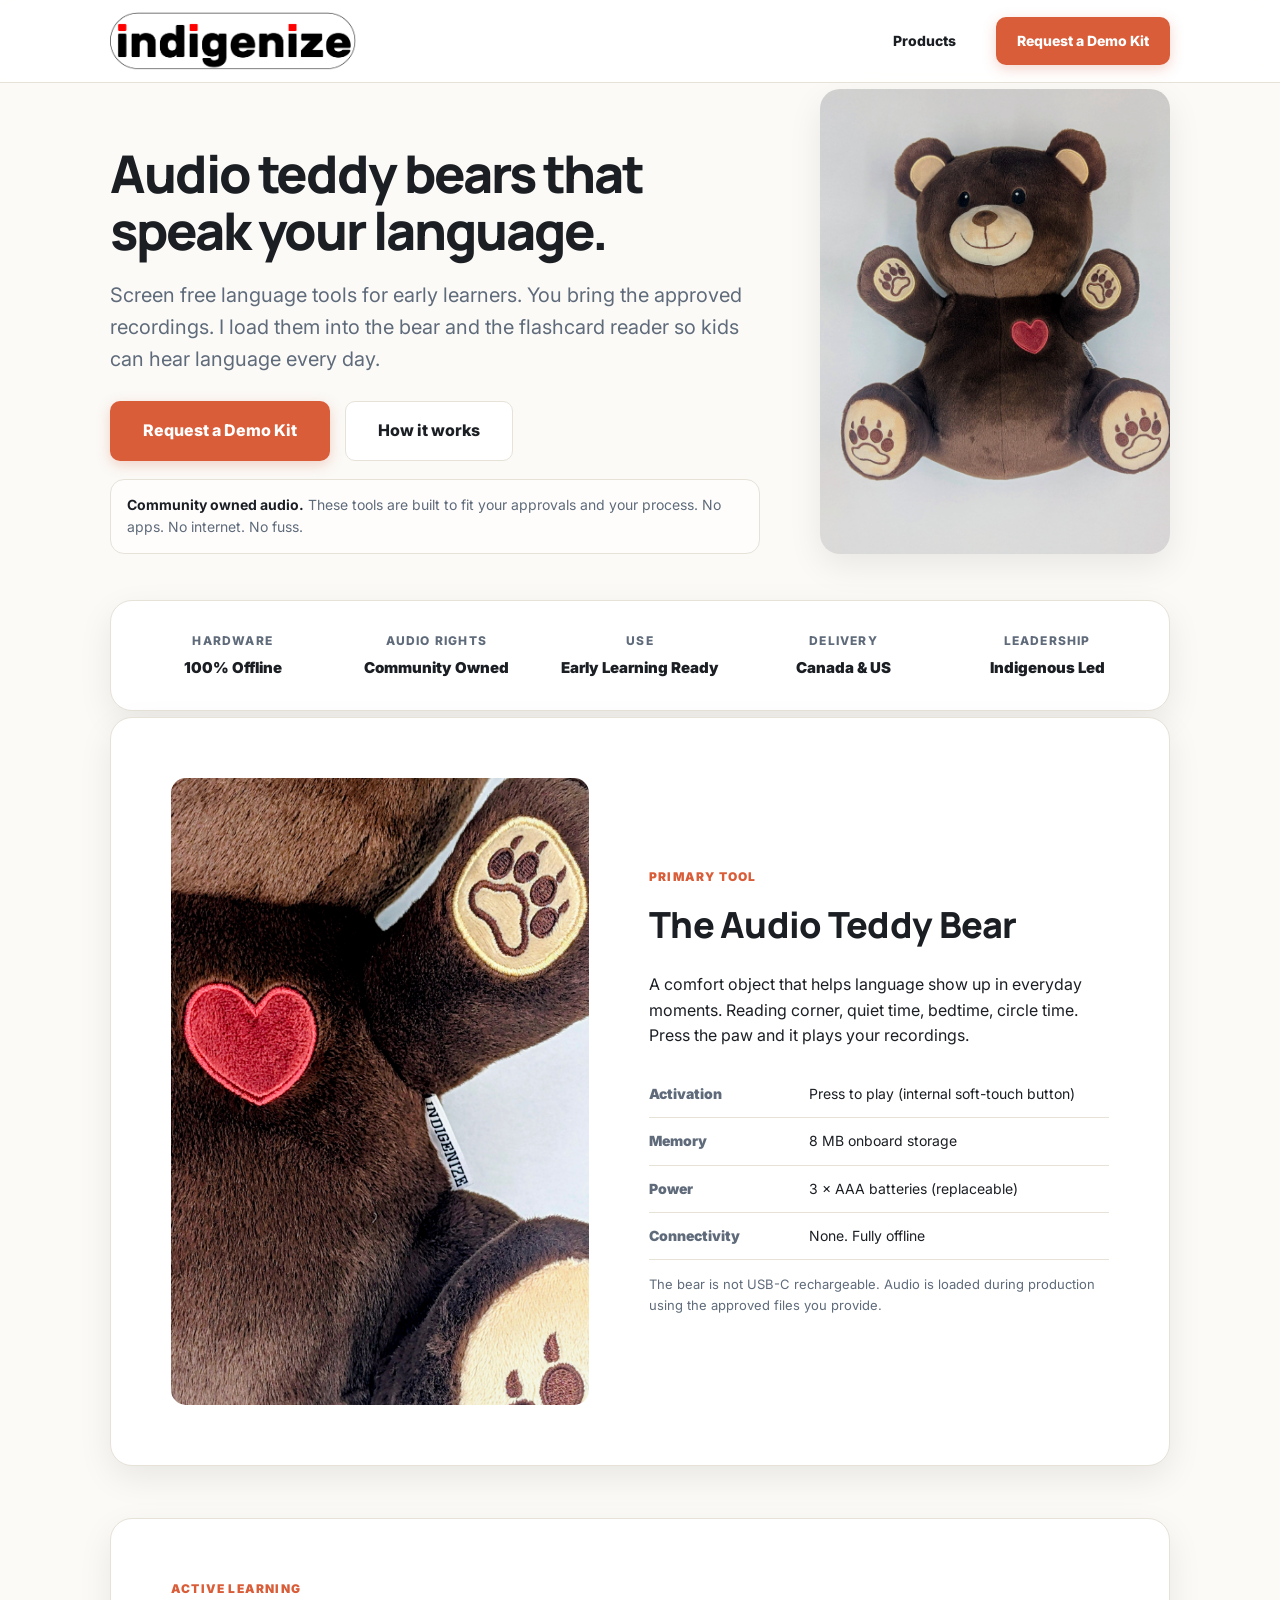
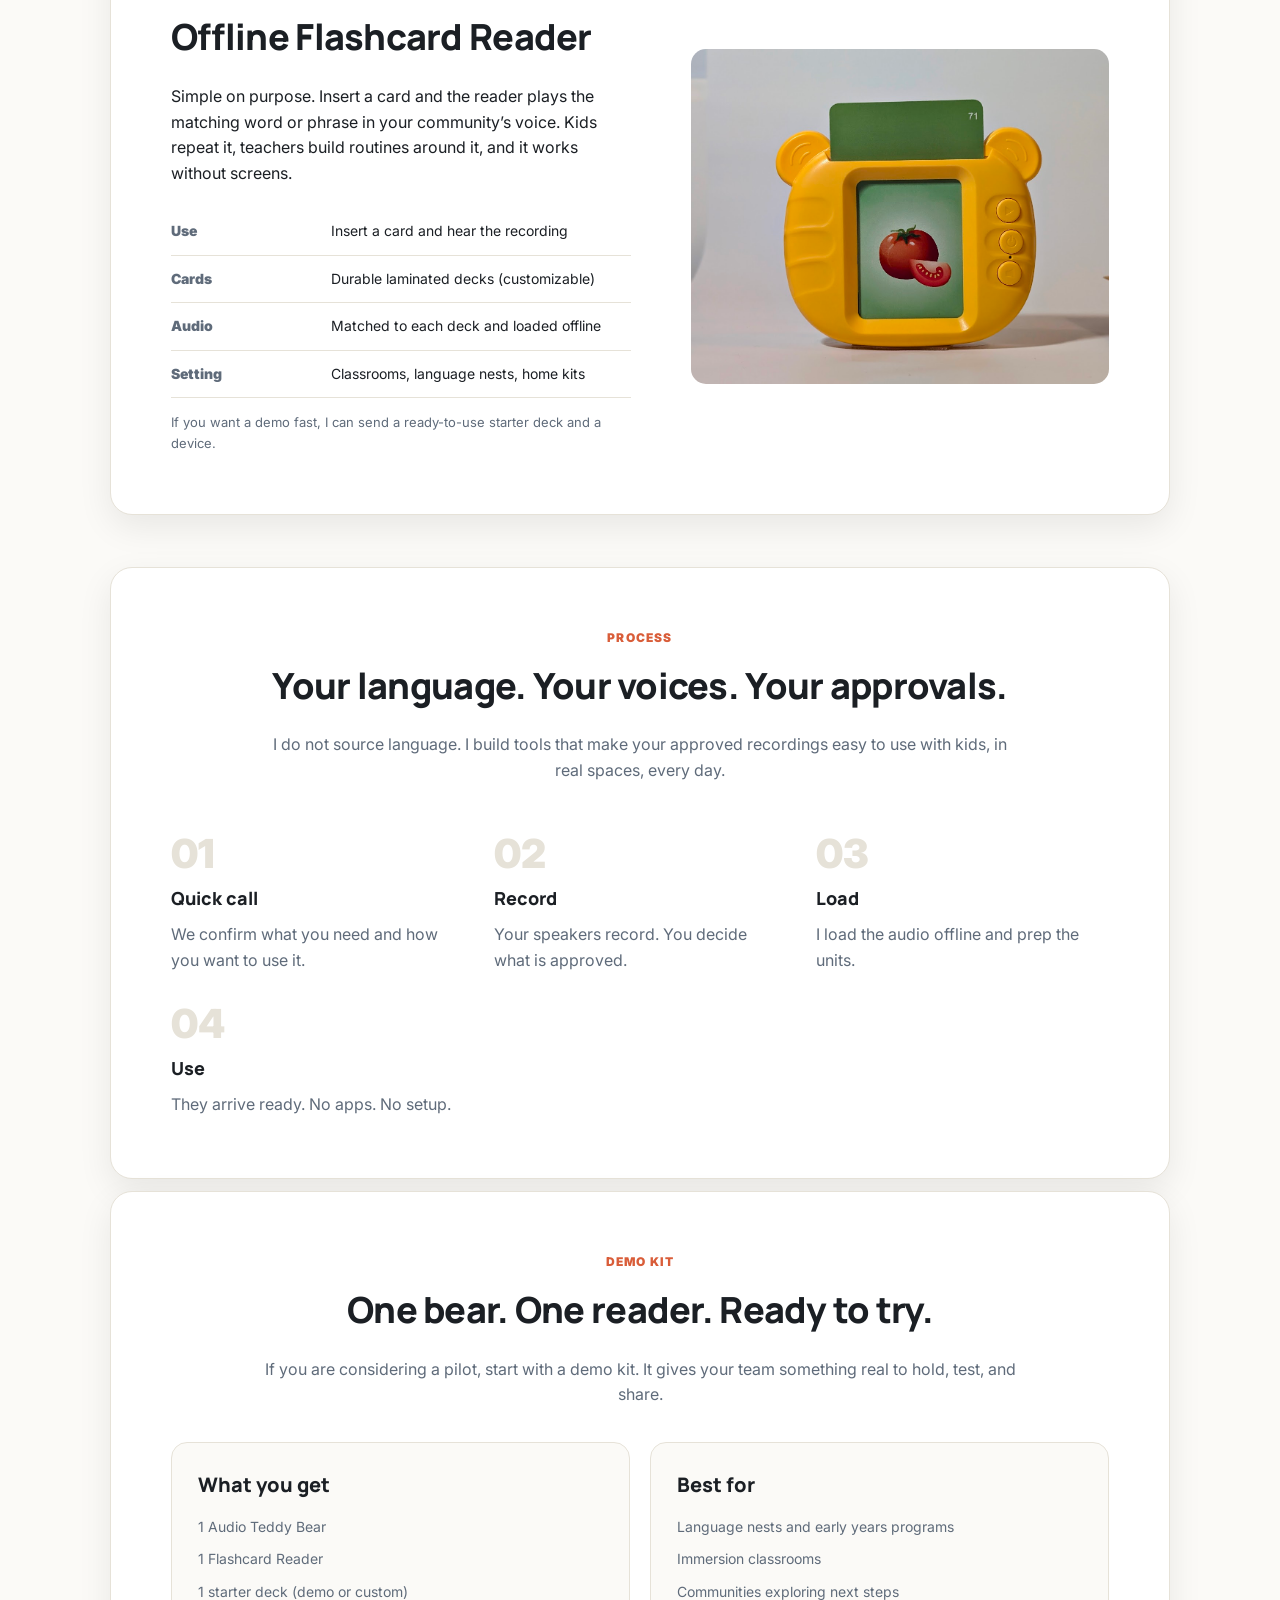
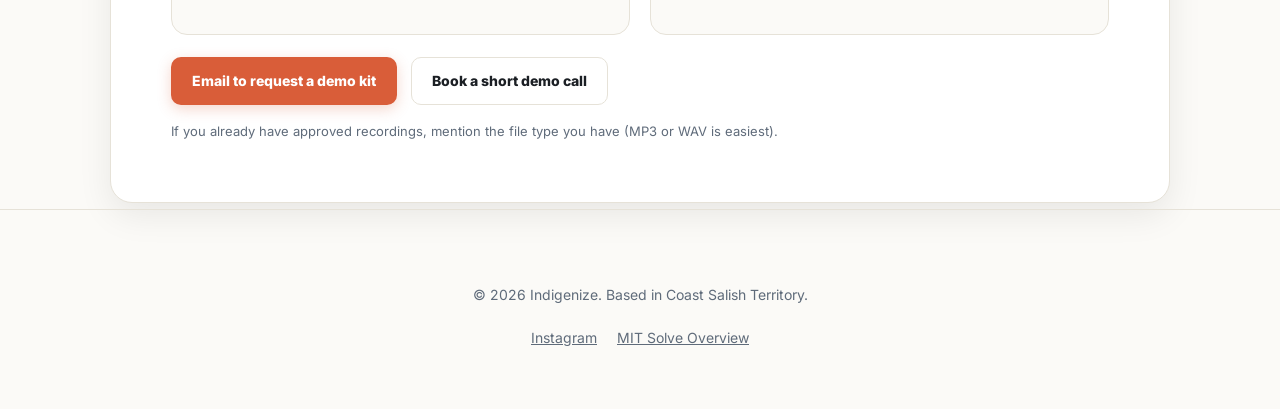
==== index.html @ a71fcc71 "updated index" ====
<!doctype html>
<html lang="en">
<head>
  <meta charset="utf-8" />
  <meta name="viewport" content="width=device-width, initial-scale=1" />

  <title>Offline Indigenous Language Tools | Audio Bear + Flashcard Reader | Indigenize</title>
  <meta name="description" content="Offline, screen-free language tools for early learners. Audio teddy bears and flashcard readers loaded with community-owned recordings for homes, classrooms, and language nests." />

  <!-- Font best practice: Inter is clean and readable. If you want a warmer, more “human” look,
       use Manrope for headings only. Keep body in Inter for legibility. -->
  <link href="https://fonts.googleapis.com/css2?family=Inter:wght@400;500;600;700;800&family=Manrope:wght@500;600;700;800&display=swap" rel="stylesheet">

  <style>
    :root {
      --bg: #fbfaf7;
      --card: #ffffff;
      --text: #1b1f24;
      --muted: #5f6b7a;
      --line: #e6e2d8;
      --burntOrange: #d95d39;
      --shadow: 0 12px 34px rgba(0,0,0,.08);

      /* Match radius + spacing across all boxes */
      --boxRadius: 22px;
      --boxPad: 60px;
      --boxBorder: 1px solid var(--line);
    }

    * { box-sizing: border-box; }
    html { scroll-behavior: smooth; }
    body {
      margin: 0;
      font-family: 'Inter', system-ui, -apple-system, sans-serif;
      background: var(--bg);
      color: var(--text);
      line-height: 1.6;
      -webkit-font-smoothing: antialiased;
      text-rendering: optimizeLegibility;
    }

    h1,h2,h3,h4 { font-family: 'Manrope', 'Inter', system-ui, -apple-system, sans-serif; }

    header {
      position: sticky;
      top: 0;
      z-index: 1000;
      background: rgba(255, 255, 255, 0.9);
      backdrop-filter: blur(12px);
      border-bottom: 1px solid var(--line);
      padding: 12px 0;
    }
    .nav-container {
      max-width: 1100px;
      margin: 0 auto;
      padding: 0 20px;
      display: flex;
      justify-content: space-between;
      align-items: center;
    }
    .brand img { height: 58px; width: auto; display: block; }

    .btn {
      display: inline-flex;
      align-items: center;
      padding: 12px 20px;
      border-radius: 10px;
      text-decoration: none;
      font-weight: 800;
      font-size: 14px;
      transition: all 0.2s ease;
      border: 1px solid transparent;
    }
    .btn-primary {
      background: var(--burntOrange);
      color: white;
      box-shadow: 0 4px 14px rgba(217, 93, 57, 0.25);
    }
    .btn-primary:hover { transform: translateY(-1px); filter: brightness(1.06); }
    .btn-outline {
      border-color: var(--line);
      background: white;
      color: var(--text);
    }
    .btn-outline:hover { background: #f9f9f9; }

    .wrap { max-width: 1100px; margin: 0 auto; padding: 0 20px; }
    section { padding: 6px 0; }

    .hero-grid {
      display: grid;
      grid-template-columns: 1.3fr 0.7fr;
      gap: 60px;
      align-items: end;
    }
    h1 { font-size: 52px; line-height: 1.1; font-weight: 900; letter-spacing: -0.04em; margin: 0 0 18px; }
    .lede { font-size: 20px; color: var(--muted); margin-bottom: 26px; }

    .hero-note {
      margin-top: 18px;
      padding: 14px 16px;
      border: var(--boxBorder);
      background: rgba(255,255,255,0.7);
      border-radius: 14px;
      font-size: 14px;
      color: var(--muted);
    }
    .hero-note strong { color: var(--text); }

    /* Unified “box” styling */
    .box {
      background: var(--card);
      border-radius: var(--boxRadius);
      border: var(--boxBorder);
      box-shadow: var(--shadow);
    }
    .box-pad { padding: var(--boxPad); }

    /* Trust Strip */
    .trust-strip {
      display: grid;
      grid-template-columns: repeat(auto-fit, minmax(150px, 1fr));
      gap: 20px;
      text-align: center;
      margin-top: 40px;
    }
    .trust-inner { padding: 30px; }
    .trust-item h4 {
      margin: 0;
      font-size: 12px;
      text-transform: uppercase;
      letter-spacing: 0.1em;
      color: var(--muted);
      font-family: 'Inter', system-ui, -apple-system, sans-serif;
      font-weight: 800;
    }
    .trust-item p { margin: 6px 0 0; font-weight: 900; font-size: 15px; }

    /* Product */
    .product-section { margin-bottom: 40px; }
    .product-grid { display: grid; grid-template-columns: 1fr 1.1fr; gap: 60px; align-items: center; }
    .product-grid.reverse { grid-template-columns: 1.1fr 1fr; }

    .label {
      color: var(--burntOrange);
      font-weight: 900;
      font-size: 12px;
      text-transform: uppercase;
      letter-spacing: 0.1em;
      display: block;
      margin-bottom: 10px;
      font-family: 'Inter', system-ui, -apple-system, sans-serif;
    }
    h2 { font-size: 36px; margin: 0 0 18px; letter-spacing: -0.02em; font-weight: 900; }

    .specs-table { width: 100%; border-collapse: collapse; margin-top: 22px; }
    .specs-table td { padding: 12px 0; border-bottom: 1px solid var(--line); font-size: 14px; vertical-align: top; }
    .specs-table td:first-child { font-weight: 900; width: 160px; color: var(--muted); }

    .note { margin-top: 14px; font-size: 13px; color: var(--muted); }

    /* Workflow */
    .workflow-grid { display: grid; grid-template-columns: repeat(auto-fit, minmax(220px, 1fr)); gap: 30px; margin-top: 40px; }
    .step-num { font-size: 40px; font-weight: 900; color: var(--line); line-height: 1; margin-bottom: 10px; font-family: 'Inter', system-ui, -apple-system, sans-serif; }
    .step h4 { margin: 0 0 10px; font-size: 18px; font-weight: 900; }
    .step p { margin: 0; color: var(--muted); }

    /* Demo kit */
    .demo-grid { display: grid; grid-template-columns: 1fr 1fr; gap: 20px; margin-top: 30px; }
    .demo-card { background: #fbfaf7; padding: 26px; border-radius: 16px; border: 1px solid var(--line); }
    .demo-card h4 { margin: 0 0 10px; font-size: 20px; font-weight: 900; }
    .demo-card ul { list-style: none; padding: 0; margin: 0; color: var(--muted); font-size: 14px; }
    .demo-card li { padding: 5px 0; }
    .demo-actions { display: flex; gap: 14px; flex-wrap: wrap; margin-top: 22px; }

    @media (max-width: 900px) {
      .hero-grid, .product-grid, .product-grid.reverse, .demo-grid { grid-template-columns: 1fr; gap: 40px; }
      h1 { font-size: 40px; }
      :root { --boxPad: 30px; }
      .specs-table td:first-child { width: 140px; }
    }
  </style>
</head>

<body>

<header>
  <div class="nav-container">
    <a href="#" class="brand"><img src="indigenize_LogoV1.png" alt="Indigenize"></a>
    <nav style="display:flex; gap: 20px; align-items:center;">
      <a href="#bear" class="btn btn-outline" style="border:none">Products</a>
      <a href="#demo" class="btn btn-primary">Request a Demo Kit</a>
    </nav>
  </div>
</header>

<main class="wrap">

  <!-- HERO -->
  <section class="hero-grid">
    <div>
      <h1>Audio teddy bears that speak your language.</h1>
      <p class="lede">
        Screen free language tools for early learners. You bring the approved recordings. I load them into the bear and the flashcard reader so kids can hear language every day.
      </p>

      <div style="display:flex; gap: 15px; flex-wrap: wrap;">
        <a href="#demo" class="btn btn-primary" style="padding: 16px 32px; font-size: 16px;">Request a Demo Kit</a>
        <a href="#workflow" class="btn btn-outline" style="padding: 16px 32px; font-size: 16px;">How it works</a>
      </div>

      <div class="hero-note">
        <strong>Community owned audio.</strong> These tools are built to fit your approvals and your process. No apps. No internet. No fuss.
      </div>
    </div>

    <div>
      <img src="PXL_20260303_201555281~2.jpg" alt="Audio Teddy Bear" style="width: 100%; height: auto; border-radius: 20px; box-shadow: var(--shadow); display: block;">
    </div>
  </section>

  <!-- TRUST STRIP (unified box radius + spacing) -->
  <div class="trust-strip box trust-inner">
    <div class="trust-item"><h4>Hardware</h4><p>100% Offline</p></div>
    <div class="trust-item"><h4>Audio Rights</h4><p>Community Owned</p></div>
    <div class="trust-item"><h4>Use</h4><p>Early Learning Ready</p></div>
    <div class="trust-item"><h4>Delivery</h4><p>Canada & US</p></div>
    <div class="trust-item"><h4>Leadership</h4><p>Indigenous Led</p></div>
  </div>

  <!-- PRODUCT: BEAR -->
  <section id="bear" class="product-section">
    <div class="box box-pad">
      <div class="product-grid">
        <img src="PXL_20260303_201620883~2.jpg" alt="Audio Bear Detail" style="width:100%; border-radius:15px;">
        <div>
          <span class="label">Primary tool</span>
          <h2>The Audio Teddy Bear</h2>
          <p>
            A comfort object that helps language show up in everyday moments. Reading corner, quiet time, bedtime, circle time. Press the paw and it plays your recordings.
          </p>

          <table class="specs-table">
            <tr><td>Activation</td><td>Press to play (internal soft-touch button)</td></tr>
            <tr><td>Memory</td><td>8 MB onboard storage</td></tr>
            <tr><td>Power</td><td>3 × AAA batteries (replaceable)</td></tr>
            <tr><td>Connectivity</td><td>None. Fully offline</td></tr>
          </table>

          <div class="note">
            The bear is not USB-C rechargeable. Audio is loaded during production using the approved files you provide.
          </div>
        </div>
      </div>
    </div>
  </section>

  <!-- PRODUCT: READER -->
  <section id="reader" class="product-section">
    <div class="box box-pad">
      <div class="product-grid reverse">
        <div>
          <span class="label">Active learning</span>
          <h2>Offline Flashcard Reader</h2>
          <p>
            Simple on purpose. Insert a card and the reader plays the matching word or phrase in your community’s voice. Kids repeat it, teachers build routines around it, and it works without screens.
          </p>

          <table class="specs-table">
            <tr><td>Use</td><td>Insert a card and hear the recording</td></tr>
            <tr><td>Cards</td><td>Durable laminated decks (customizable)</td></tr>
            <tr><td>Audio</td><td>Matched to each deck and loaded offline</td></tr>
            <tr><td>Setting</td><td>Classrooms, language nests, home kits</td></tr>
          </table>

          <div class="note">
            If you want a demo fast, I can send a ready-to-use starter deck and a device.
          </div>
        </div>

        <img src="Flash4.jpg" alt="Flashcard Reader in use" style="width:100%; border-radius:15px;">
      </div>
    </div>
  </section>

  <!-- WORKFLOW -->
  <section id="workflow">
    <div class="box box-pad">
      <div style="text-align: center; max-width: 760px; margin: 0 auto 50px;">
        <span class="label">Process</span>
        <h2>Your language. Your voices. Your approvals.</h2>
        <p style="margin: 0; color: var(--muted);">
          I do not source language. I build tools that make your approved recordings easy to use with kids, in real spaces, every day.
        </p>
      </div>

      <div class="workflow-grid">
        <div class="step"><div class="step-num">01</div><h4>Quick call</h4><p>We confirm what you need and how you want to use it.</p></div>
        <div class="step"><div class="step-num">02</div><h4>Record</h4><p>Your speakers record. You decide what is approved.</p></div>
        <div class="step"><div class="step-num">03</div><h4>Load</h4><p>I load the audio offline and prep the units.</p></div>
        <div class="step"><div class="step-num">04</div><h4>Use</h4><p>They arrive ready. No apps. No setup.</p></div>
      </div>
    </div>
  </section>

  <!-- DEMO KIT (replaces program packages) -->
  <section id="demo">
    <div class="box box-pad">
      <div style="text-align:center; max-width: 760px; margin: 0 auto 34px;">
        <span class="label">Demo kit</span>
        <h2>One bear. One reader. Ready to try.</h2>
        <p style="margin: 0; color: var(--muted);">
          If you are considering a pilot, start with a demo kit. It gives your team something real to hold, test, and share.
        </p>
      </div>

      <div class="demo-grid">
        <div class="demo-card">
          <h4>What you get</h4>
          <ul>
            <li>1 Audio Teddy Bear</li>
            <li>1 Flashcard Reader</li>
            <li>1 starter deck (demo or custom)</li>
          </ul>
        </div>

        <div class="demo-card">
          <h4>Best for</h4>
          <ul>
            <li>Language nests and early years programs</li>
            <li>Immersion classrooms</li>
            <li>Communities exploring next steps</li>
          </ul>
        </div>
      </div>

      <div class="demo-actions">
        <a class="btn btn-primary" href="mailto:jon@indigenize.tech?subject=Demo%20Kit%20Request&body=Hi%20Jon%2C%0A%0AWe%20want%20to%20request%20a%20demo%20kit.%0A%0AOrganization%2FNation%3A%0ACity%3A%0AEstimated%20timeline%3A%0ADo%20you%20already%20have%20approved%20recordings%3F%20(Yes%2FNo)%0A%0AThanks%2C">
          Email to request a demo kit
        </a>
        <a class="btn btn-outline" href="mailto:jon@indigenize.tech?subject=Demo%20Call%20Request&body=Hi%20Jon%2C%0A%0AWe%20want%20a%2015-minute%20demo%20call.%20Here%20are%20a%20few%20times%20that%20work%3A%0A%0A-%20%0A-%20%0A-%20%0A%0AThanks%2C">
          Book a short demo call
        </a>
      </div>

      <div class="note" style="margin-top: 16px;">
        If you already have approved recordings, mention the file type you have (MP3 or WAV is easiest).
      </div>
    </div>
  </section>

</main>

<footer style="padding: 60px 0; border-top: 1px solid var(--line); text-align: center; font-size: 14px; color: var(--muted);">
  <div class="wrap">
    <p>© 2026 Indigenize. Based in Coast Salish Territory.</p>
    <div style="display: flex; justify-content: center; gap: 20px; margin-top: 20px;">
      <a href="https://www.instagram.com/indigenizetechnology/" target="_blank" rel="noopener" style="color: inherit;">Instagram</a>
      <a href="https://solve.mit.edu/solutions/98780" target="_blank" rel="noopener" style="color: inherit;">MIT Solve Overview</a>
    </div>
  </div>
</footer>

</body>
</html>
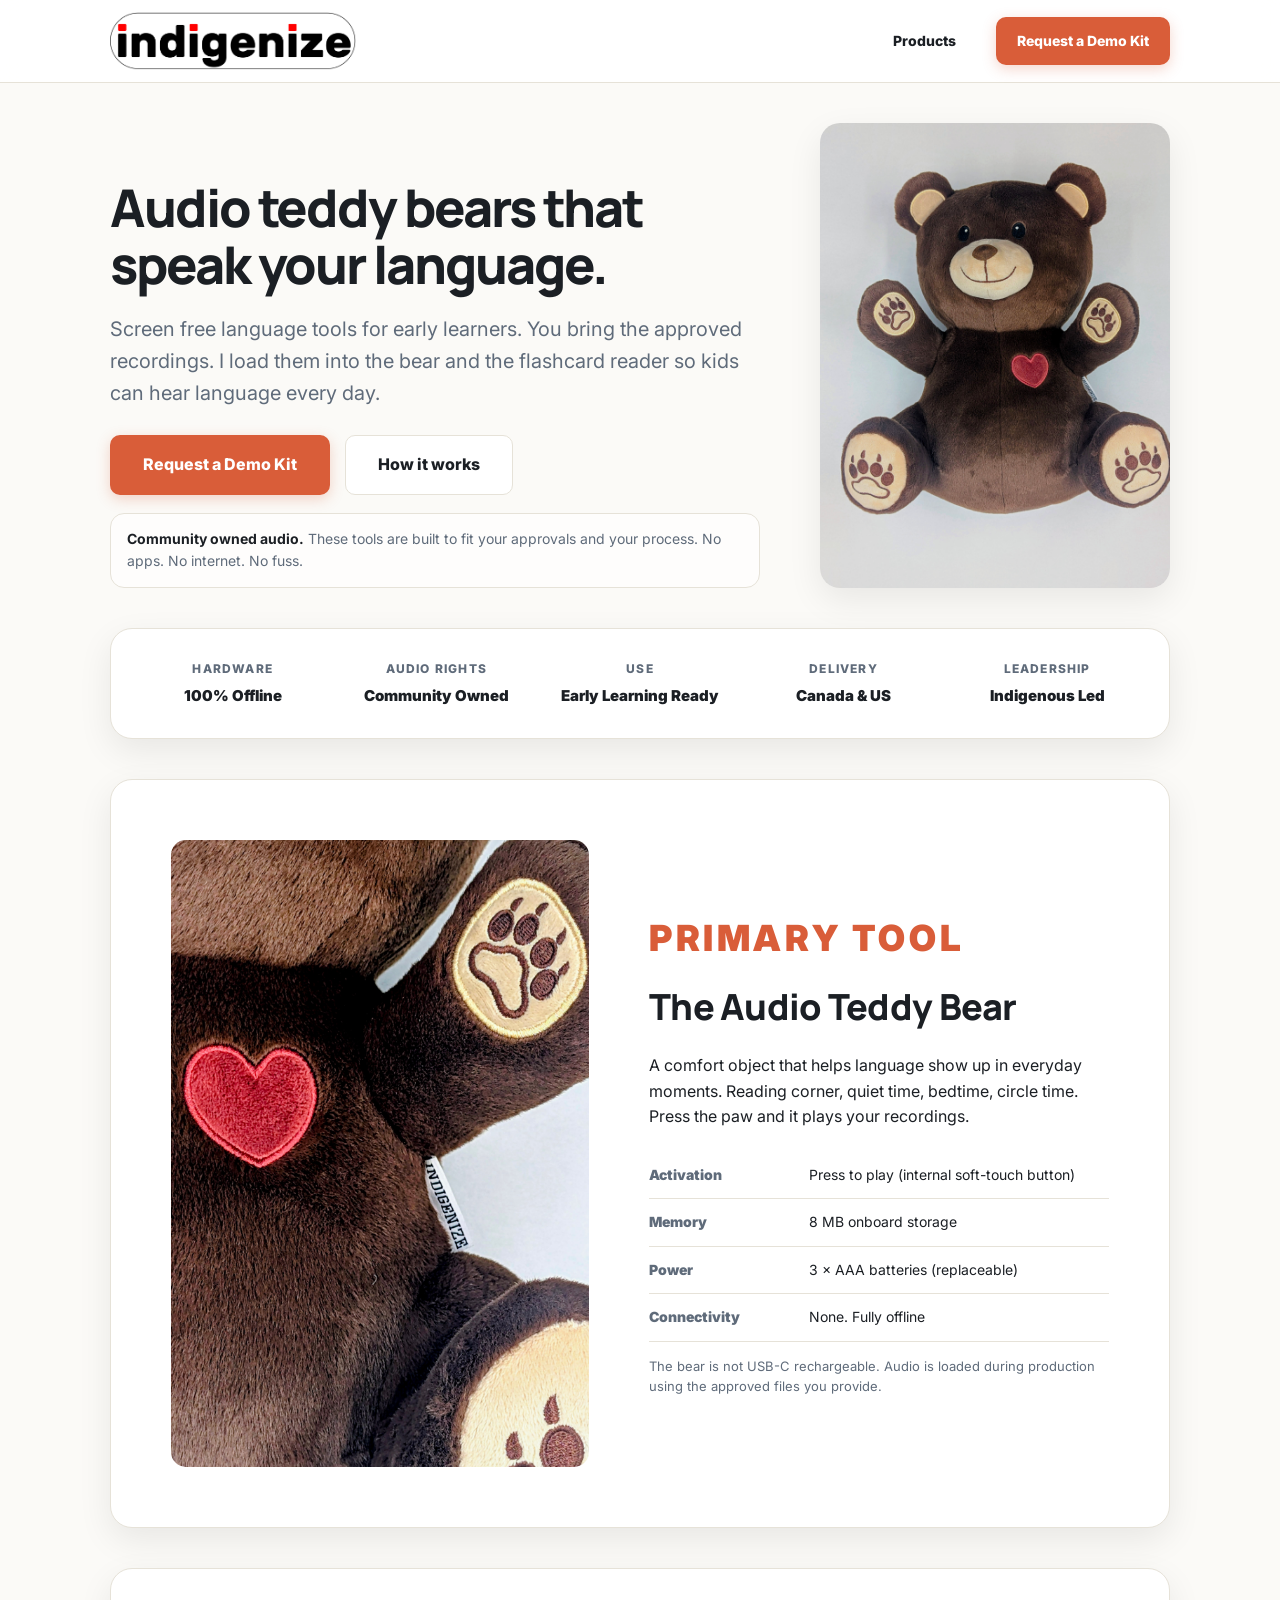
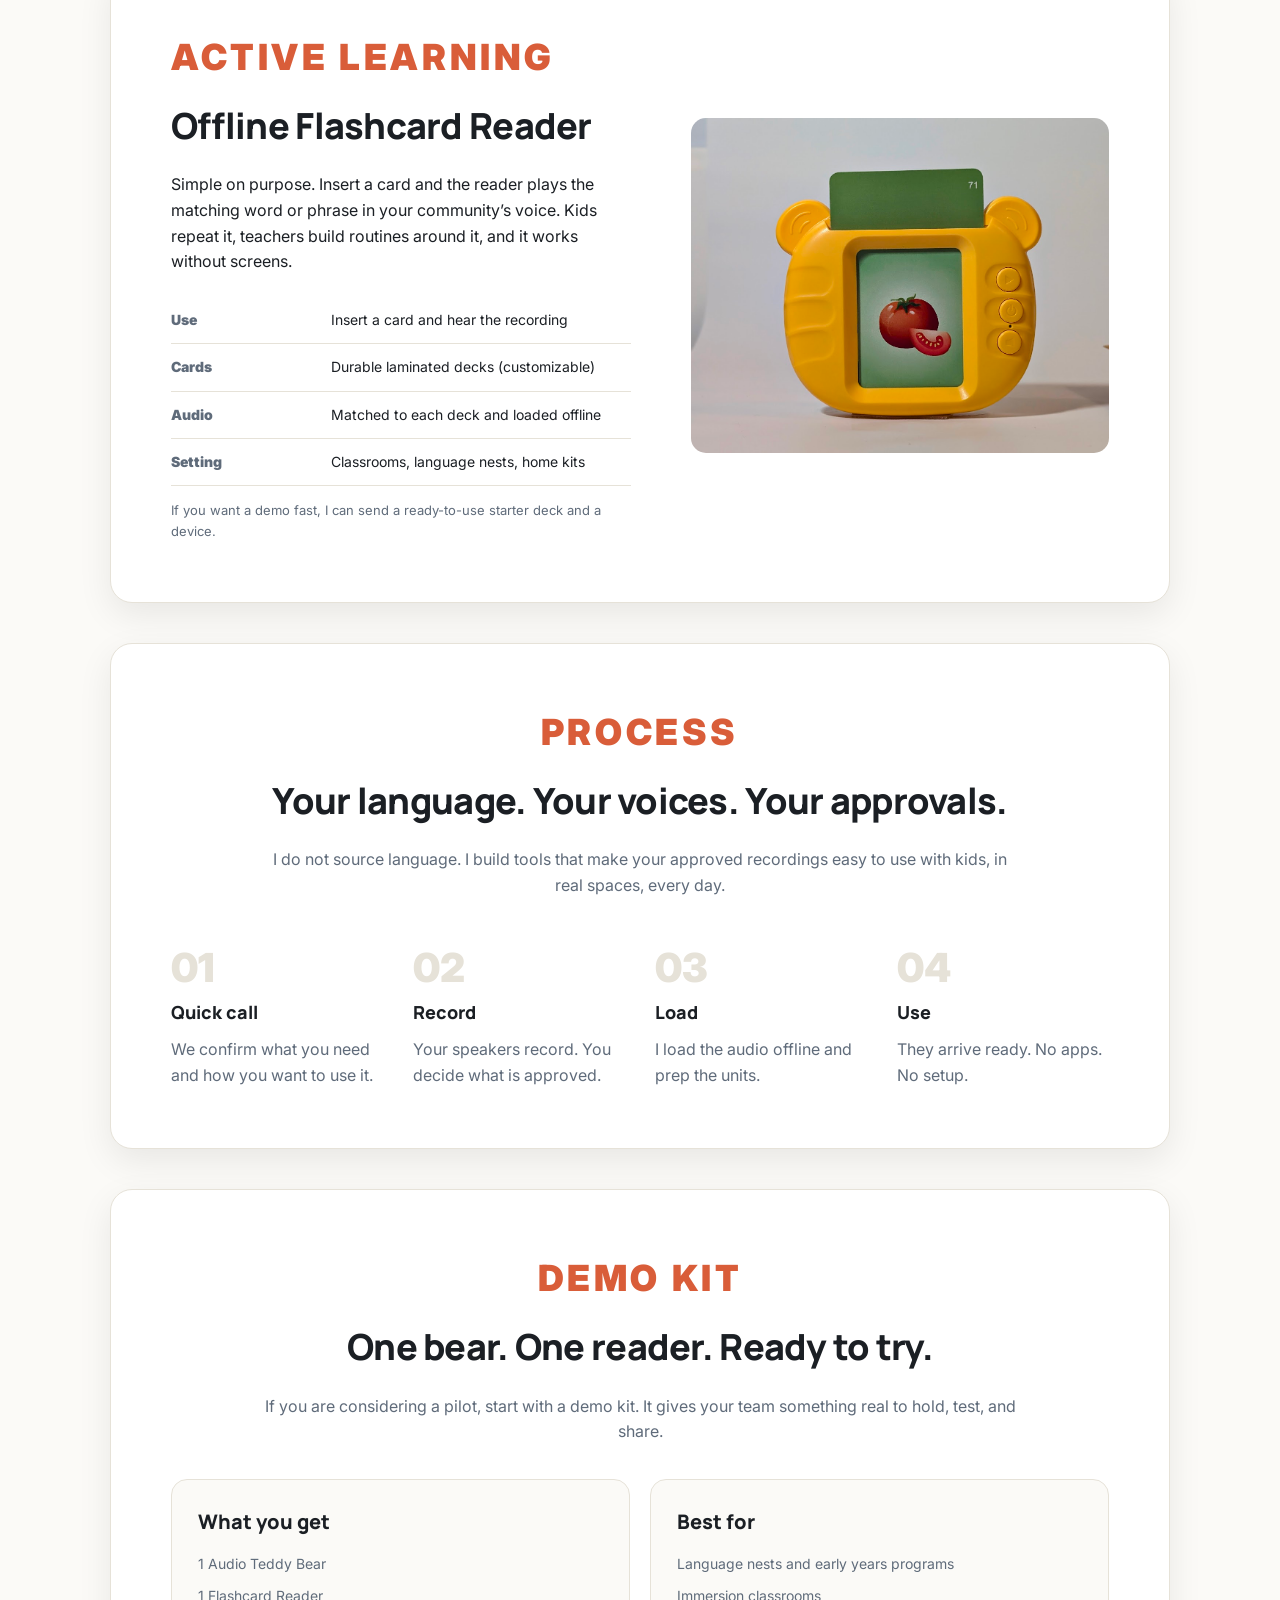
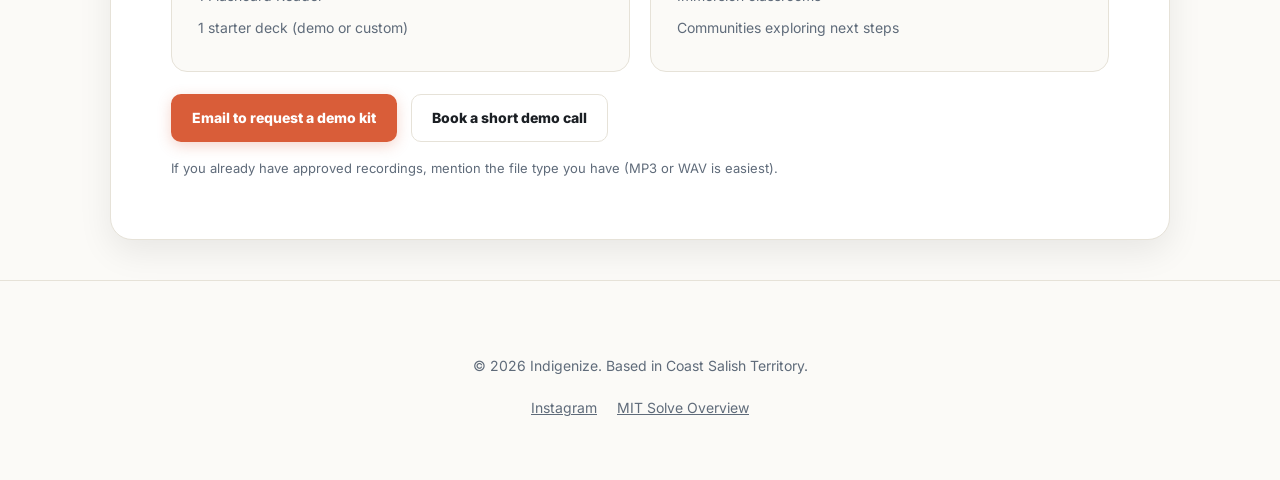
==== commit cb711957: "updated contact" ====
--- a/index.html
+++ b/index.html
@@ -85,7 +85,14 @@
     .btn-outline:hover { background: #f9f9f9; }
 
     .wrap { max-width: 1100px; margin: 0 auto; padding: 0 20px; }
-    section { padding: 6px 0; }
+    main.wrap {
+      display: flex;
+      flex-direction: column;
+      gap: 40px;
+      padding-top: 40px;
+      padding-bottom: 40px;
+    }
+    section { padding: 0; }
 
     .hero-grid {
       display: grid;
@@ -122,7 +129,6 @@
       grid-template-columns: repeat(auto-fit, minmax(150px, 1fr));
       gap: 20px;
       text-align: center;
-      margin-top: 40px;
     }
     .trust-inner { padding: 30px; }
     .trust-item h4 {
@@ -137,14 +143,13 @@
     .trust-item p { margin: 6px 0 0; font-weight: 900; font-size: 15px; }
 
     /* Product */
-    .product-section { margin-bottom: 40px; }
     .product-grid { display: grid; grid-template-columns: 1fr 1.1fr; gap: 60px; align-items: center; }
     .product-grid.reverse { grid-template-columns: 1.1fr 1fr; }
 
     .label {
       color: var(--burntOrange);
       font-weight: 900;
-      font-size: 12px;
+      font-size: 36px;
       text-transform: uppercase;
       letter-spacing: 0.1em;
       display: block;
@@ -160,7 +165,7 @@
     .note { margin-top: 14px; font-size: 13px; color: var(--muted); }
 
     /* Workflow */
-    .workflow-grid { display: grid; grid-template-columns: repeat(auto-fit, minmax(220px, 1fr)); gap: 30px; margin-top: 40px; }
+    .workflow-grid { display: grid; grid-template-columns: repeat(4, 1fr); gap: 30px; margin-top: 40px; }
     .step-num { font-size: 40px; font-weight: 900; color: var(--line); line-height: 1; margin-bottom: 10px; font-family: 'Inter', system-ui, -apple-system, sans-serif; }
     .step h4 { margin: 0 0 10px; font-size: 18px; font-weight: 900; }
     .step p { margin: 0; color: var(--muted); }
@@ -174,7 +179,7 @@
     .demo-actions { display: flex; gap: 14px; flex-wrap: wrap; margin-top: 22px; }
 
     @media (max-width: 900px) {
-      .hero-grid, .product-grid, .product-grid.reverse, .demo-grid { grid-template-columns: 1fr; gap: 40px; }
+      .hero-grid, .product-grid, .product-grid.reverse, .demo-grid, .workflow-grid { grid-template-columns: 1fr; gap: 40px; }
       h1 { font-size: 40px; }
       :root { --boxPad: 30px; }
       .specs-table td:first-child { width: 140px; }
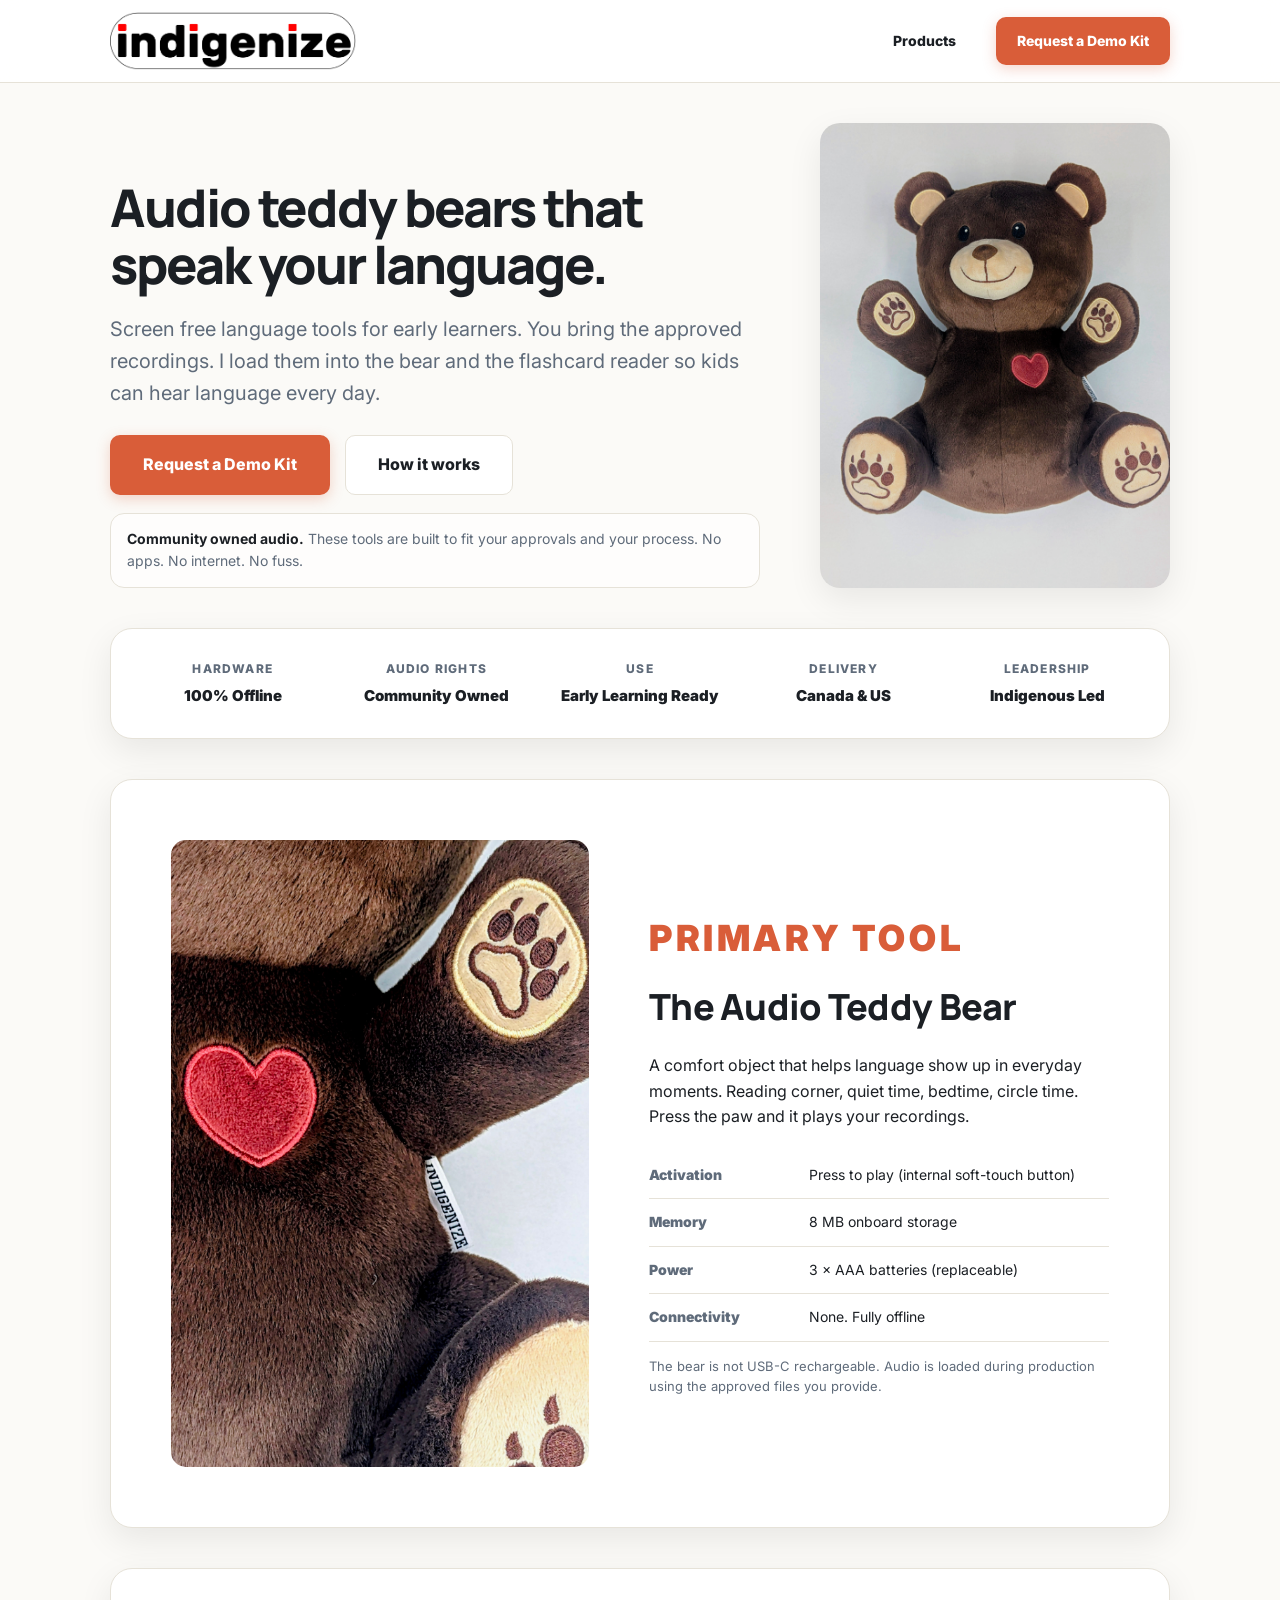
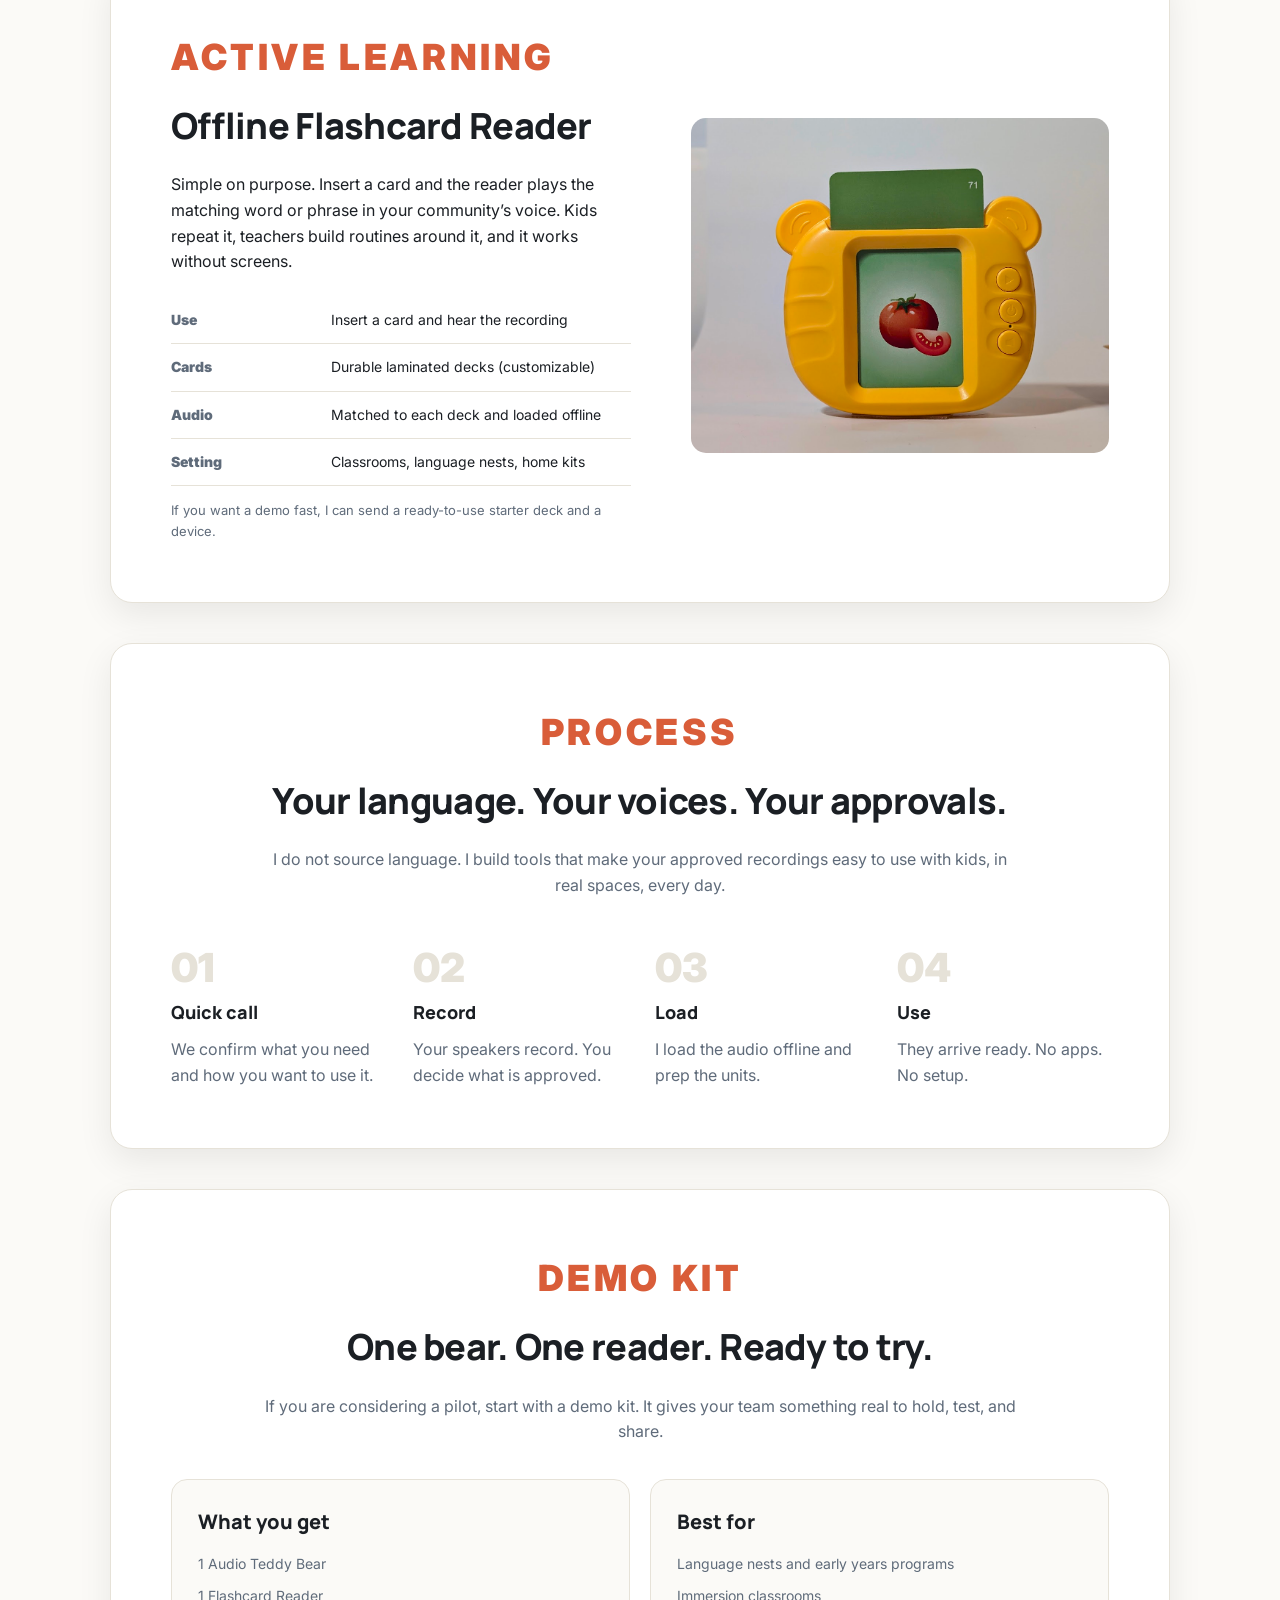
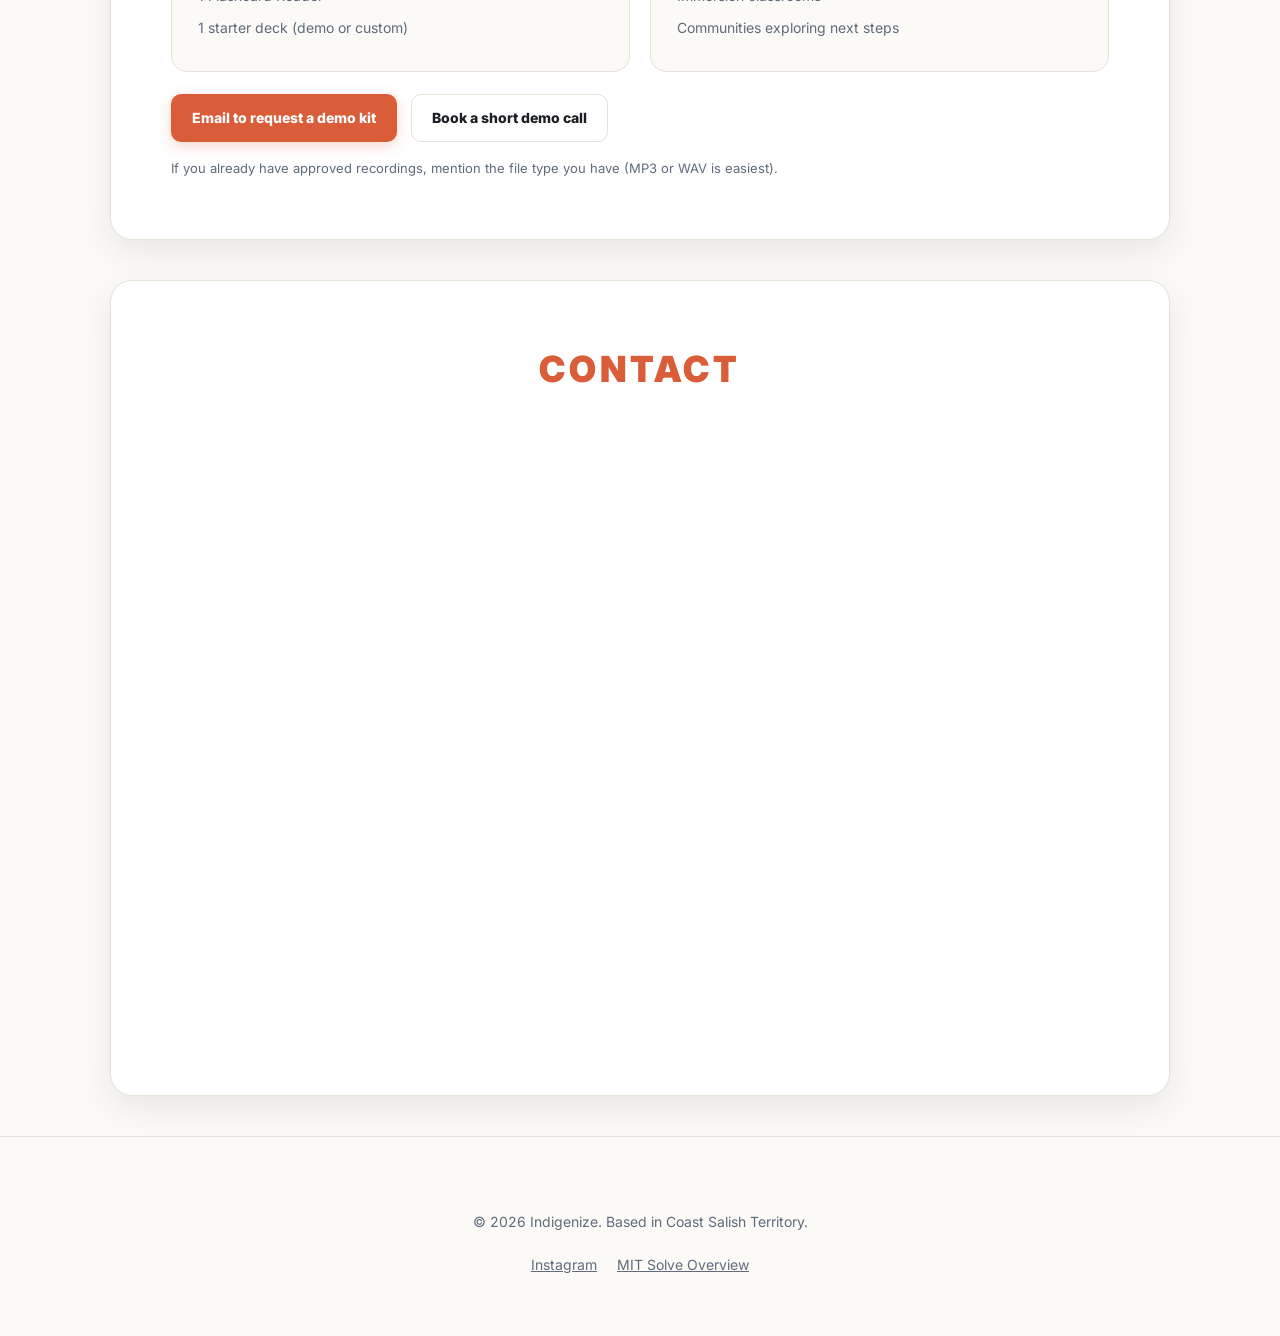
==== commit 1f39c077: "contact" ====
--- a/index.html
+++ b/index.html
@@ -354,6 +354,20 @@
     </div>
   </section>
 
+  <!-- CONTACT -->
+  <section id="contact">
+    <div class="box box-pad">
+      <div style="text-align: center; max-width: 760px; margin: 0 auto 40px;">
+        <span class="label">Contact</span>
+      </div>
+      
+      <div style="max-width: 760px; margin: 0 auto;">
+        <iframe data-tally-src="https://tally.so/embed/Pd0pj5?alignLeft=1&hideTitle=1&transparentBackground=1&dynamicHeight=1" loading="lazy" width="100%" height="589" frameborder="0" marginheight="0" marginwidth="0" title="Let's Connect"></iframe>
+        <script>var d=document,w="https://tally.so/widgets/embed.js",v=function(){"undefined"!=typeof Tally?Tally.loadEmbeds():d.querySelectorAll("iframe[data-tally-src]:not([src])").forEach((function(e){e.src=e.dataset.tallySrc}))};if("undefined"!=typeof Tally)v();else if(d.querySelector('script[src="'+w+'"]')==null){var s=d.createElement("script");s.src=w,s.onload=v,s.onerror=v,d.body.appendChild(s);}</script>
+      </div>
+    </div>
+  </section>
+
 </main>
 
 <footer style="padding: 60px 0; border-top: 1px solid var(--line); text-align: center; font-size: 14px; color: var(--muted);">
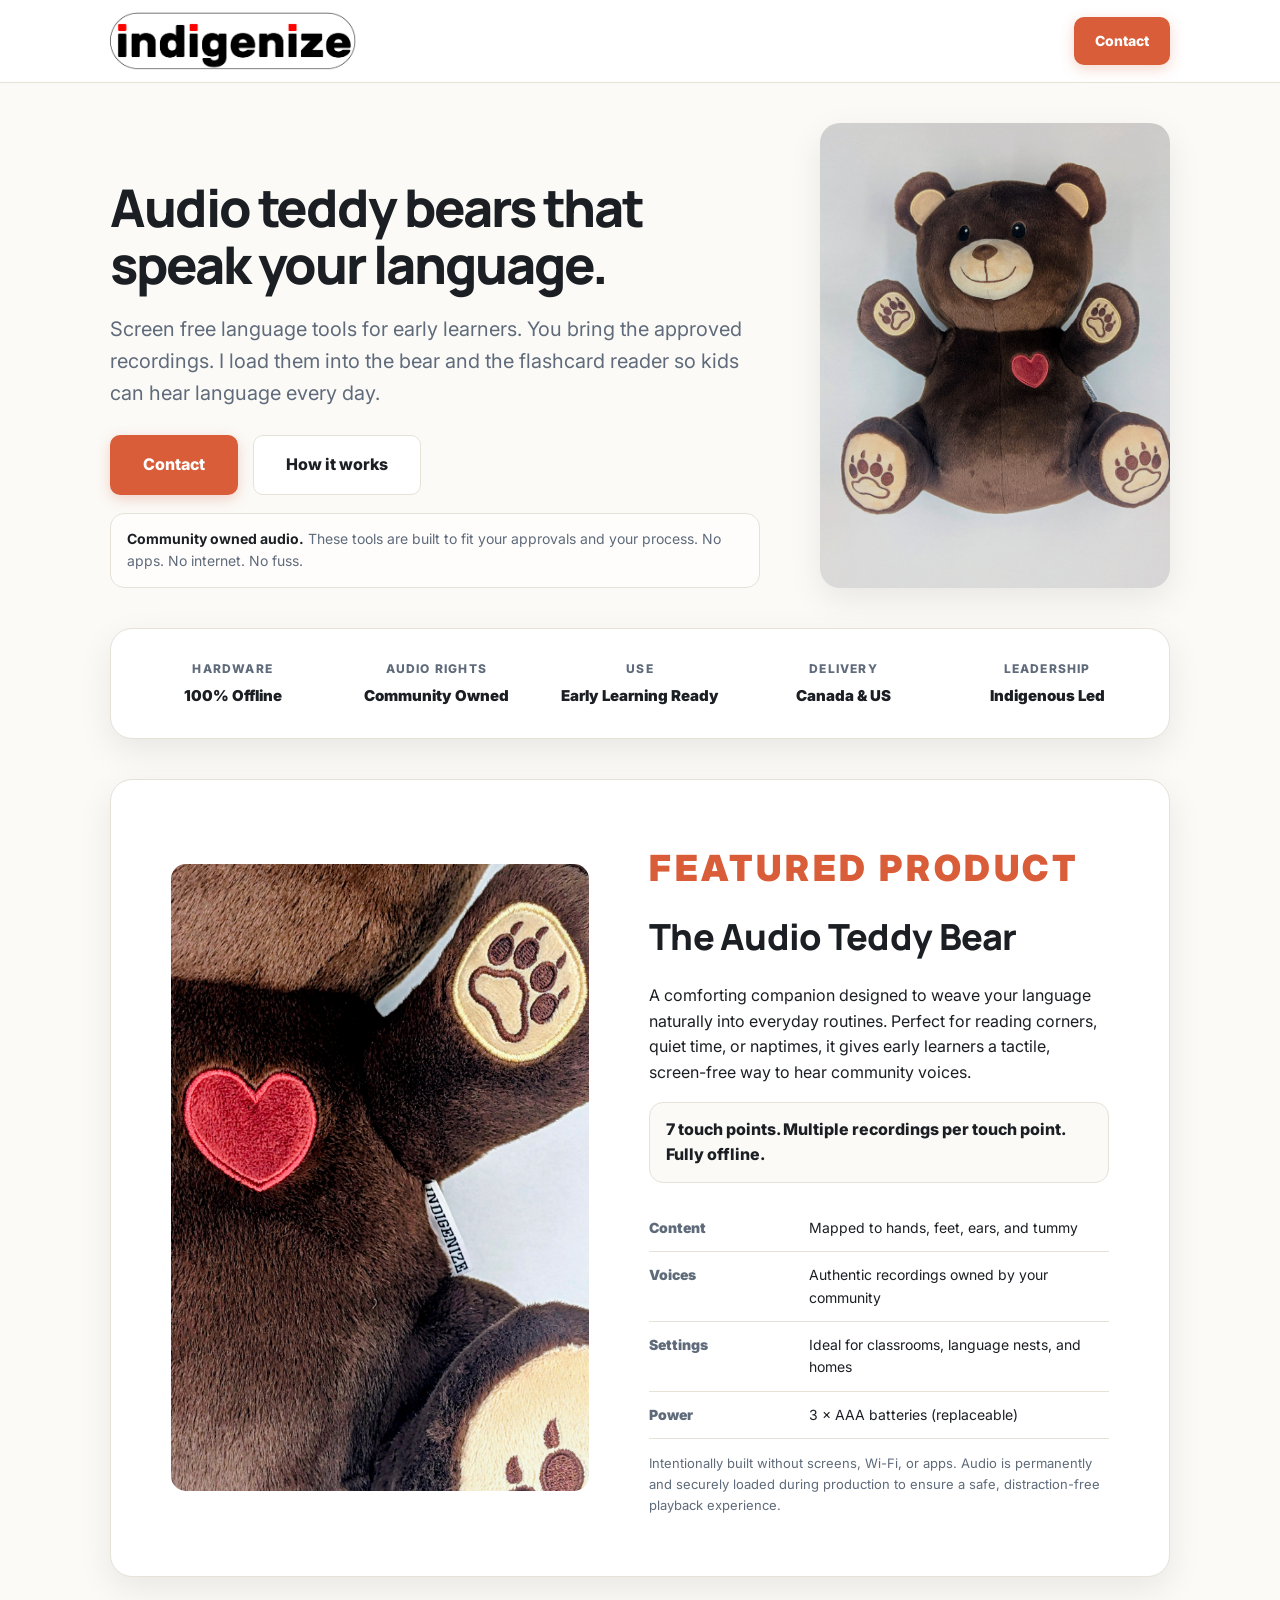
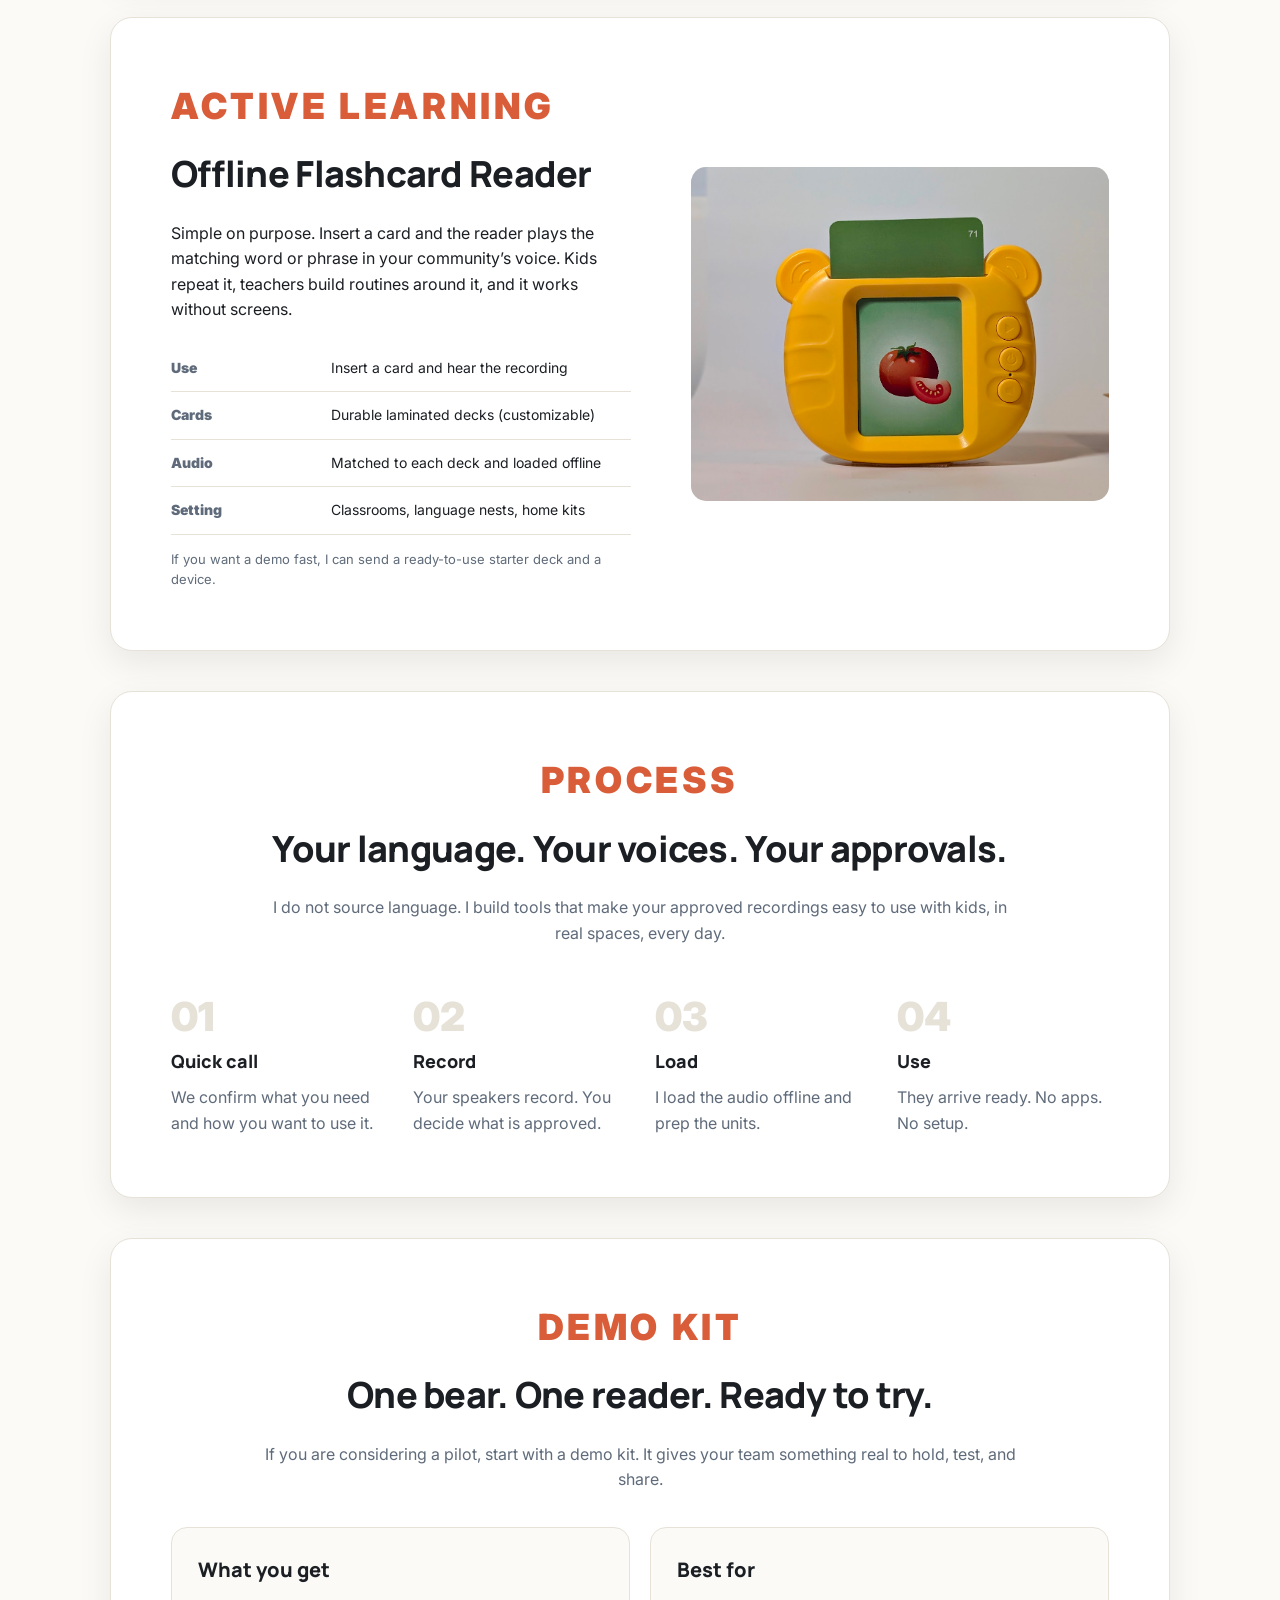
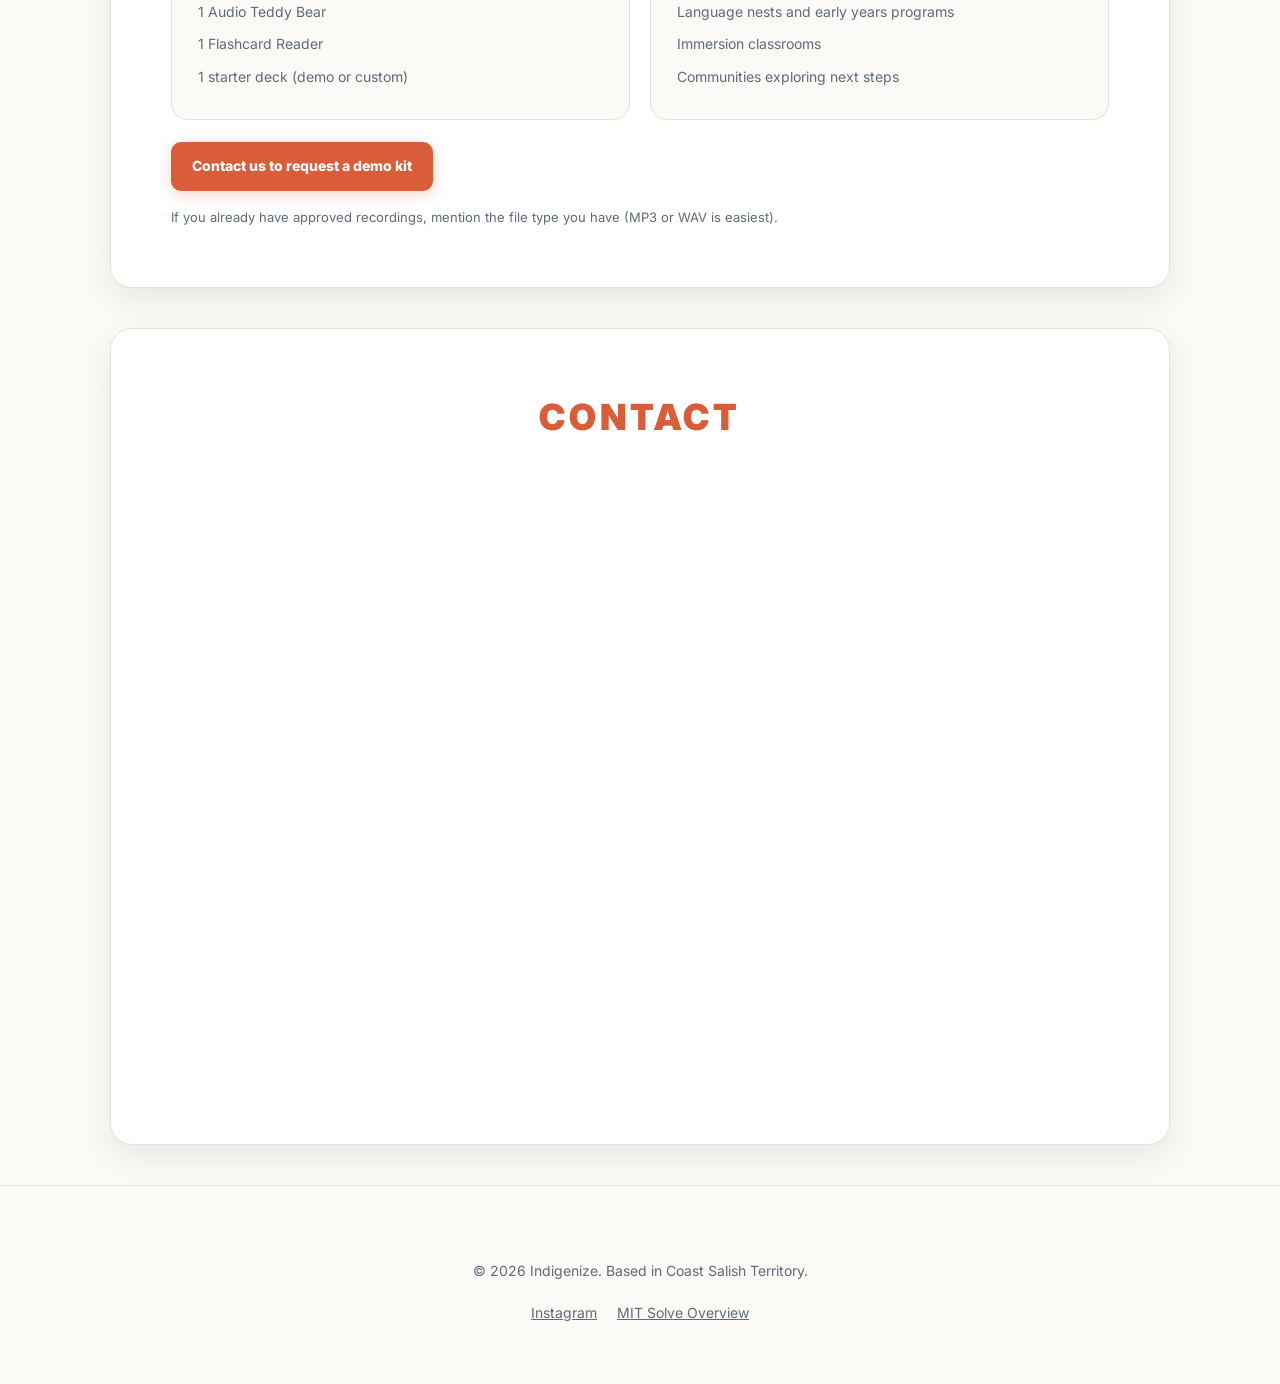
==== commit fb47f65c: "updated" ====
--- a/index.html
+++ b/index.html
@@ -146,6 +146,17 @@
     .product-grid { display: grid; grid-template-columns: 1fr 1.1fr; gap: 60px; align-items: center; }
     .product-grid.reverse { grid-template-columns: 1.1fr 1fr; }
 
+    .product-highlight {
+      margin-top: 16px;
+      margin-bottom: 18px;
+      padding: 14px 16px;
+      border: 1px solid var(--line);
+      background: #fbfaf7;
+      border-radius: 14px;
+      font-weight: 800;
+      color: var(--text);
+    }
+
     .label {
       color: var(--burntOrange);
       font-weight: 900;
@@ -193,8 +204,7 @@
   <div class="nav-container">
     <a href="#" class="brand"><img src="indigenize_LogoV1.png" alt="Indigenize"></a>
     <nav style="display:flex; gap: 20px; align-items:center;">
-      <a href="#bear" class="btn btn-outline" style="border:none">Products</a>
-      <a href="#demo" class="btn btn-primary">Request a Demo Kit</a>
+      <a href="/connect" class="btn btn-primary">Contact</a>
     </nav>
   </div>
 </header>
@@ -210,7 +220,7 @@
       </p>
 
       <div style="display:flex; gap: 15px; flex-wrap: wrap;">
-        <a href="#demo" class="btn btn-primary" style="padding: 16px 32px; font-size: 16px;">Request a Demo Kit</a>
+        <a href="/connect" class="btn btn-primary" style="padding: 16px 32px; font-size: 16px;">Contact</a>
         <a href="#workflow" class="btn btn-outline" style="padding: 16px 32px; font-size: 16px;">How it works</a>
       </div>
 
@@ -239,21 +249,25 @@
       <div class="product-grid">
         <img src="PXL_20260303_201620883~2.jpg" alt="Audio Bear Detail" style="width:100%; border-radius:15px;">
         <div>
-          <span class="label">Primary tool</span>
+          <span class="label">Featured product</span>
           <h2>The Audio Teddy Bear</h2>
           <p>
-            A comfort object that helps language show up in everyday moments. Reading corner, quiet time, bedtime, circle time. Press the paw and it plays your recordings.
+            A comforting companion designed to weave your language naturally into everyday routines. Perfect for reading corners, quiet time, or naptimes, it gives early learners a tactile, screen-free way to hear community voices.
           </p>
 
+          <div class="product-highlight">
+            7 touch points. Multiple recordings per touch point. Fully offline.
+          </div>
+
           <table class="specs-table">
-            <tr><td>Activation</td><td>Press to play (internal soft-touch button)</td></tr>
-            <tr><td>Memory</td><td>8 MB onboard storage</td></tr>
+            <tr><td>Content</td><td>Mapped to hands, feet, ears, and tummy</td></tr>
+            <tr><td>Voices</td><td>Authentic recordings owned by your community</td></tr>
+            <tr><td>Settings</td><td>Ideal for classrooms, language nests, and homes</td></tr>
             <tr><td>Power</td><td>3 × AAA batteries (replaceable)</td></tr>
-            <tr><td>Connectivity</td><td>None. Fully offline</td></tr>
           </table>
 
           <div class="note">
-            The bear is not USB-C rechargeable. Audio is loaded during production using the approved files you provide.
+            Intentionally built without screens, Wi-Fi, or apps. Audio is permanently and securely loaded during production to ensure a safe, distraction-free playback experience.
           </div>
         </div>
       </div>
@@ -340,11 +354,8 @@
       </div>
 
       <div class="demo-actions">
-        <a class="btn btn-primary" href="mailto:jon@indigenize.tech?subject=Demo%20Kit%20Request&body=Hi%20Jon%2C%0A%0AWe%20want%20to%20request%20a%20demo%20kit.%0A%0AOrganization%2FNation%3A%0ACity%3A%0AEstimated%20timeline%3A%0ADo%20you%20already%20have%20approved%20recordings%3F%20(Yes%2FNo)%0A%0AThanks%2C">
-          Email to request a demo kit
-        </a>
-        <a class="btn btn-outline" href="mailto:jon@indigenize.tech?subject=Demo%20Call%20Request&body=Hi%20Jon%2C%0A%0AWe%20want%20a%2015-minute%20demo%20call.%20Here%20are%20a%20few%20times%20that%20work%3A%0A%0A-%20%0A-%20%0A-%20%0A%0AThanks%2C">
-          Book a short demo call
+        <a class="btn btn-primary" href="/connect">
+          Contact us to request a demo kit
         </a>
       </div>
 
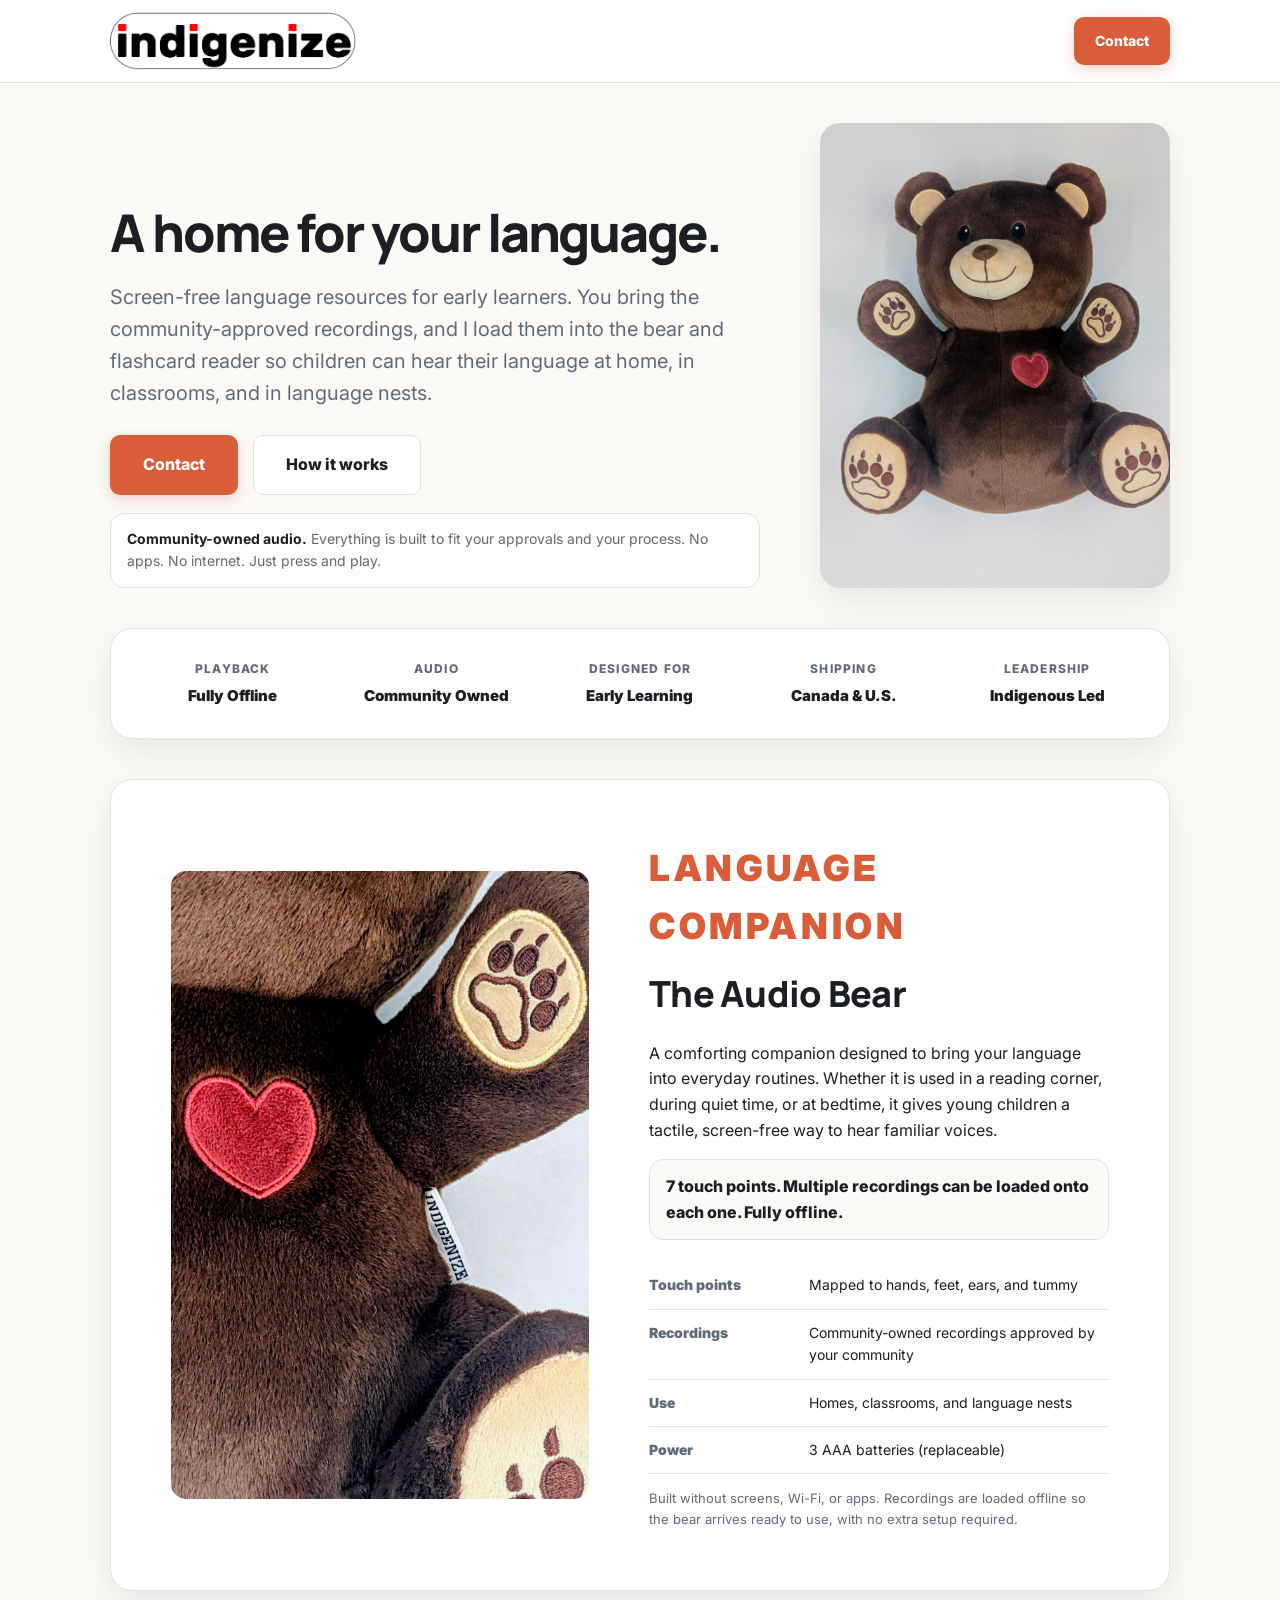
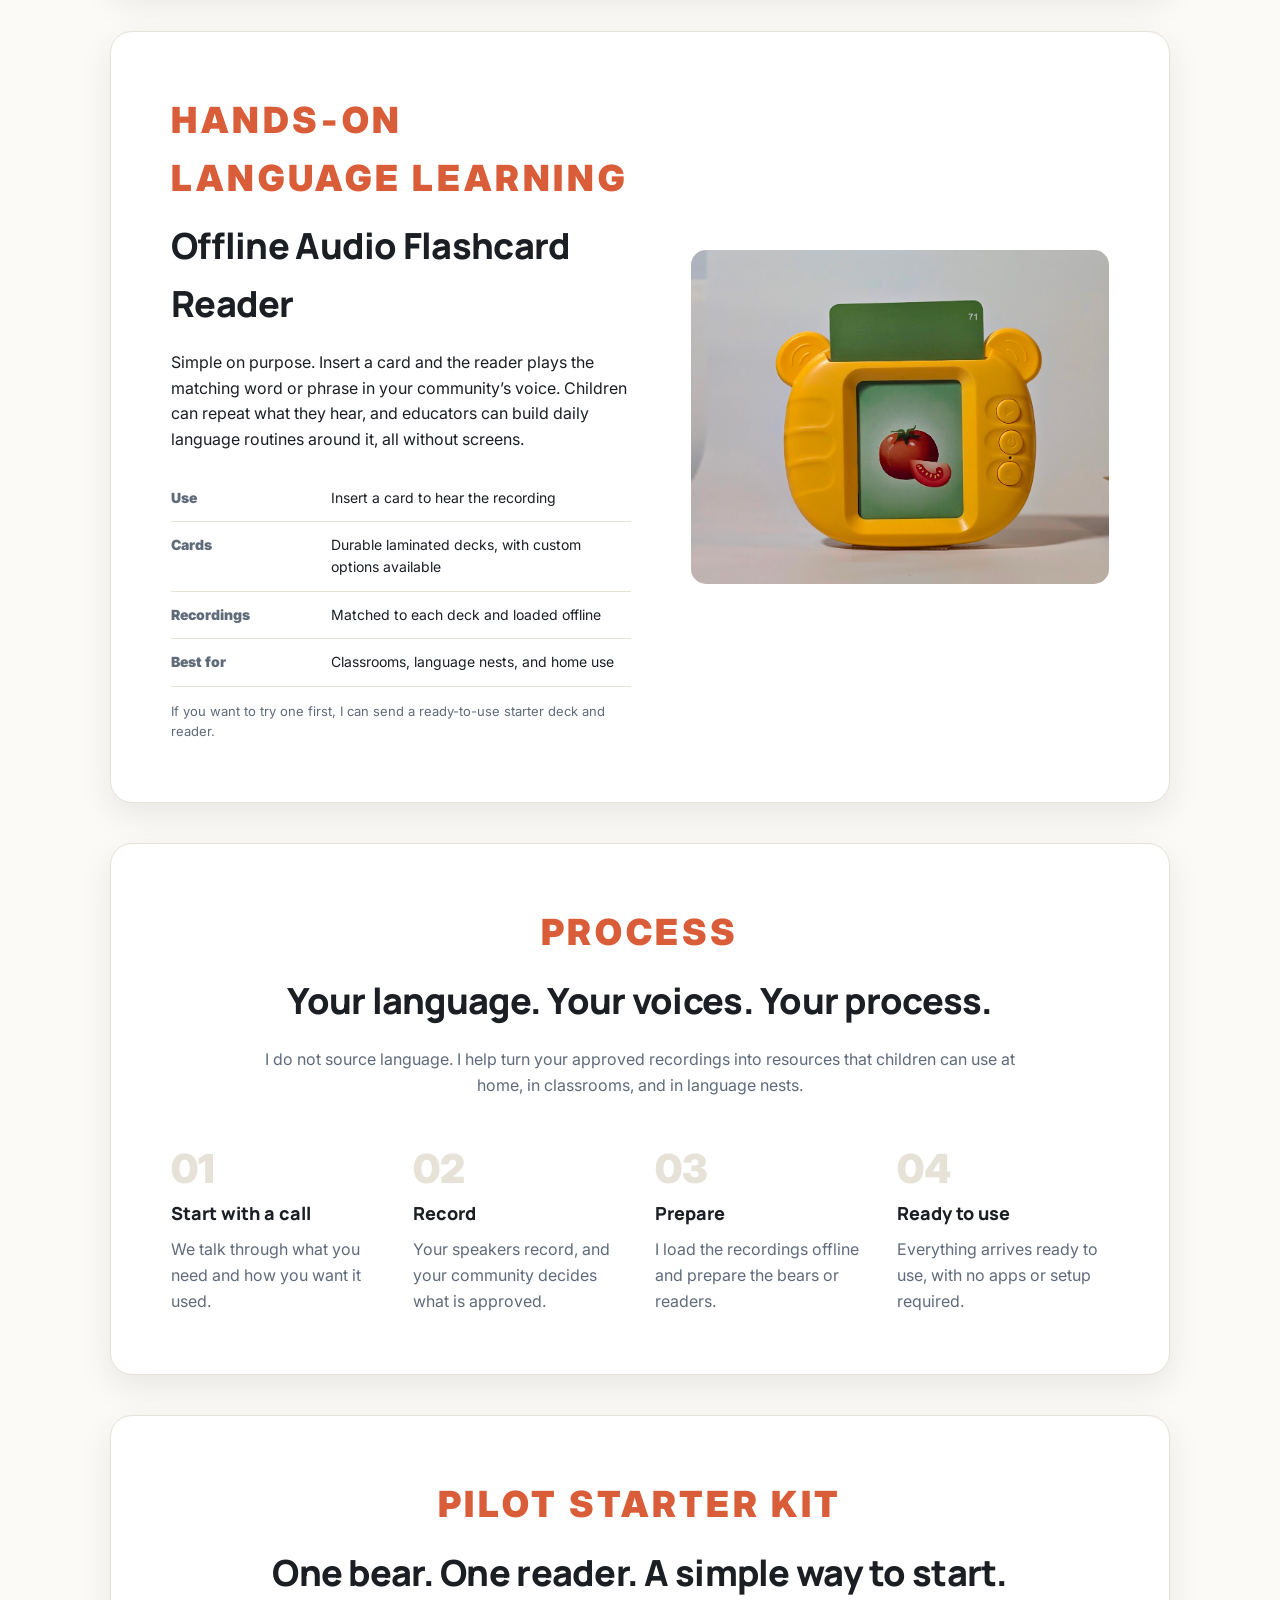
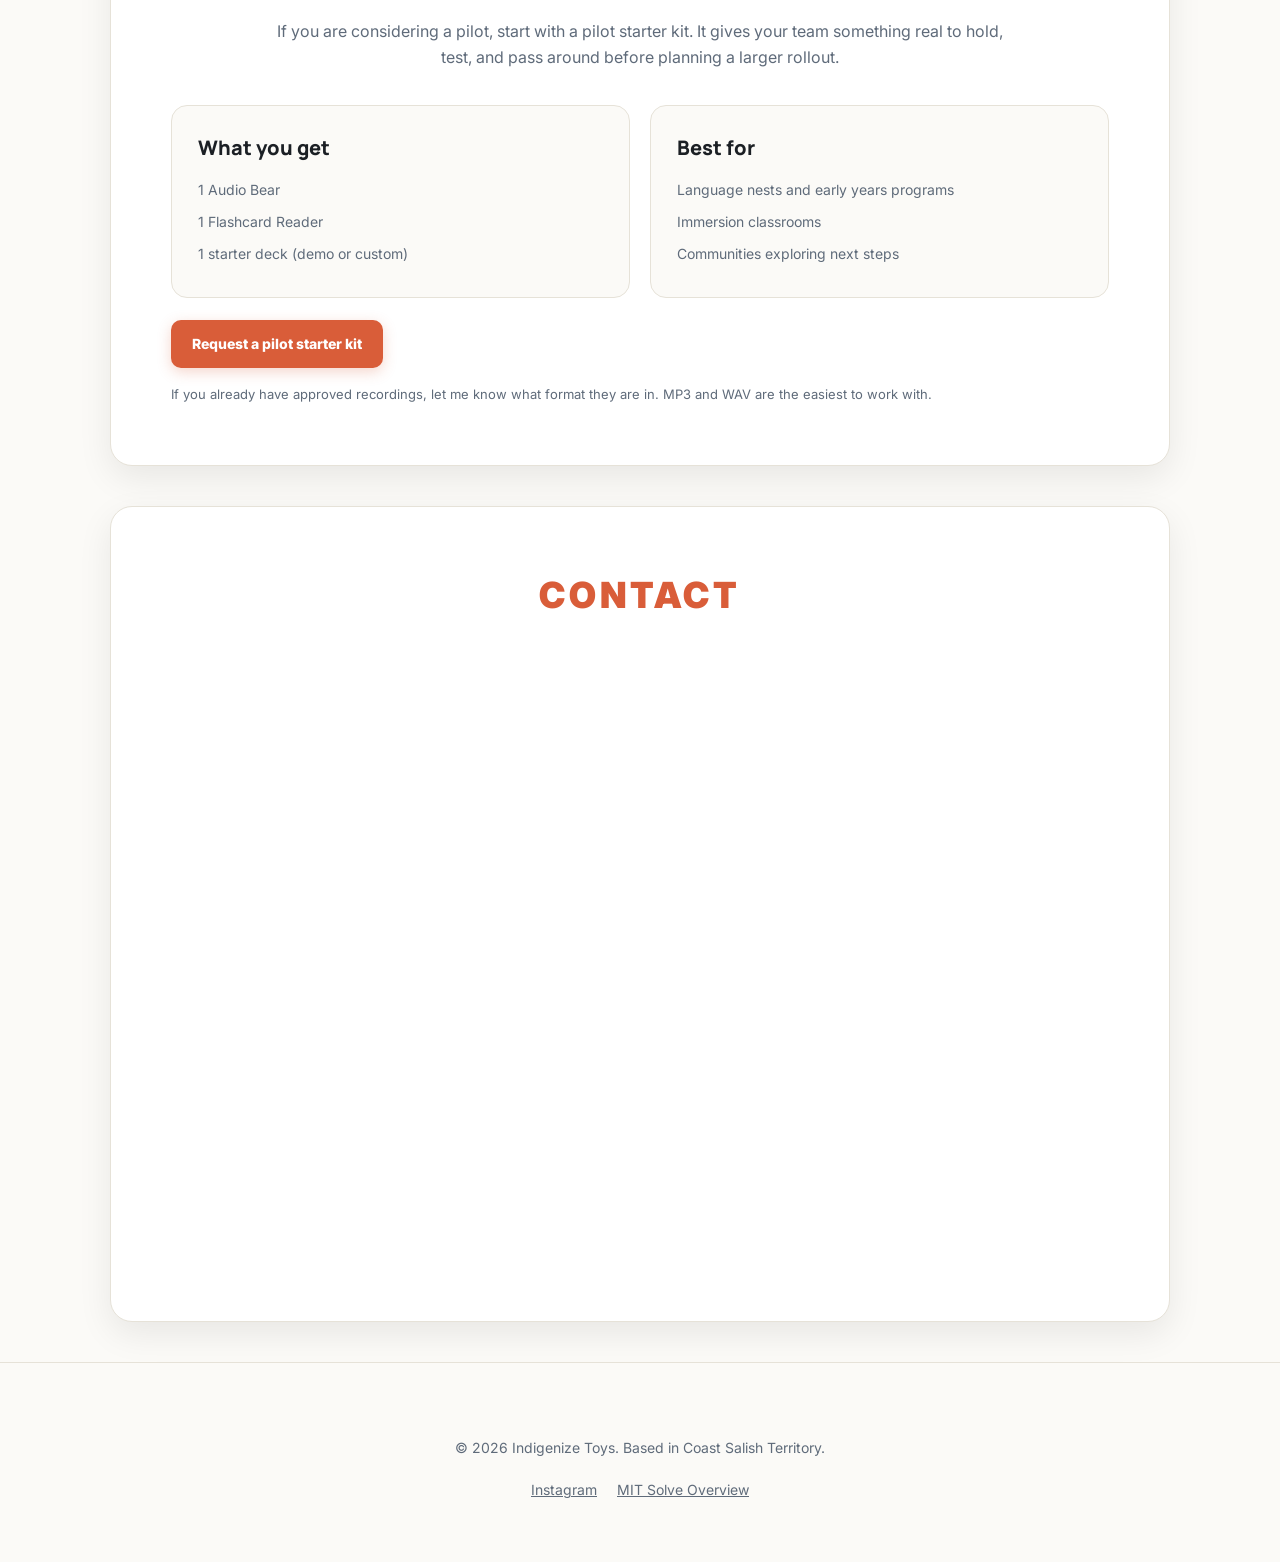
==== commit 664d1c72: "updated" ====
--- a/index.html
+++ b/index.html
@@ -4,8 +4,8 @@
   <meta charset="utf-8" />
   <meta name="viewport" content="width=device-width, initial-scale=1" />
 
-  <title>Offline Indigenous Language Tools | Audio Bear + Flashcard Reader | Indigenize</title>
-  <meta name="description" content="Offline, screen-free language tools for early learners. Audio teddy bears and flashcard readers loaded with community-owned recordings for homes, classrooms, and language nests." />
+  <title>Screen-Free Indigenous Language Resources | Audio Bear + Flashcard Reader | Indigenize</title>
+  <meta name="description" content="Offline, screen-free language resources for early learners. Audio teddy bears and flashcard readers loaded with community-approved recordings for homes, classrooms, and language nests." />
 
   <!-- Font best practice: Inter is clean and readable. If you want a warmer, more “human” look,
        use Manrope for headings only. Keep body in Inter for legibility. -->
@@ -214,9 +214,9 @@
   <!-- HERO -->
   <section class="hero-grid">
     <div>
-      <h1>Audio teddy bears that speak your language.</h1>
+      <h1>A home for your language.</h1>
       <p class="lede">
-        Screen free language tools for early learners. You bring the approved recordings. I load them into the bear and the flashcard reader so kids can hear language every day.
+        Screen-free language resources for early learners. You bring the community-approved recordings, and I load them into the bear and flashcard reader so children can hear their language at home, in classrooms, and in language nests.
       </p>
 
       <div style="display:flex; gap: 15px; flex-wrap: wrap;">
@@ -225,21 +225,21 @@
       </div>
 
       <div class="hero-note">
-        <strong>Community owned audio.</strong> These tools are built to fit your approvals and your process. No apps. No internet. No fuss.
+        <strong>Community-owned audio.</strong> Everything is built to fit your approvals and your process. No apps. No internet. Just press and play.
       </div>
     </div>
 
     <div>
-      <img src="PXL_20260303_201555281~2.jpg" alt="Audio Teddy Bear" style="width: 100%; height: auto; border-radius: 20px; box-shadow: var(--shadow); display: block;">
+      <img src="PXL_20260303_201555281~2.jpg" alt="Audio Bear" style="width: 100%; height: auto; border-radius: 20px; box-shadow: var(--shadow); display: block;">
     </div>
   </section>
 
   <!-- TRUST STRIP (unified box radius + spacing) -->
   <div class="trust-strip box trust-inner">
-    <div class="trust-item"><h4>Hardware</h4><p>100% Offline</p></div>
-    <div class="trust-item"><h4>Audio Rights</h4><p>Community Owned</p></div>
-    <div class="trust-item"><h4>Use</h4><p>Early Learning Ready</p></div>
-    <div class="trust-item"><h4>Delivery</h4><p>Canada & US</p></div>
+    <div class="trust-item"><h4>Playback</h4><p>Fully Offline</p></div>
+    <div class="trust-item"><h4>Audio</h4><p>Community Owned</p></div>
+    <div class="trust-item"><h4>Designed For</h4><p>Early Learning</p></div>
+    <div class="trust-item"><h4>Shipping</h4><p>Canada &amp; U.S.</p></div>
     <div class="trust-item"><h4>Leadership</h4><p>Indigenous Led</p></div>
   </div>
 
@@ -249,25 +249,25 @@
       <div class="product-grid">
         <img src="PXL_20260303_201620883~2.jpg" alt="Audio Bear Detail" style="width:100%; border-radius:15px;">
         <div>
-          <span class="label">Featured product</span>
-          <h2>The Audio Teddy Bear</h2>
+          <span class="label">Language companion</span>
+          <h2>The Audio Bear</h2>
           <p>
-            A comforting companion designed to weave your language naturally into everyday routines. Perfect for reading corners, quiet time, or naptimes, it gives early learners a tactile, screen-free way to hear community voices.
+            A comforting companion designed to bring your language into everyday routines. Whether it is used in a reading corner, during quiet time, or at bedtime, it gives young children a tactile, screen-free way to hear familiar voices.
           </p>
 
           <div class="product-highlight">
-            7 touch points. Multiple recordings per touch point. Fully offline.
+            7 touch points. Multiple recordings can be loaded onto each one. Fully offline.
           </div>
 
           <table class="specs-table">
-            <tr><td>Content</td><td>Mapped to hands, feet, ears, and tummy</td></tr>
-            <tr><td>Voices</td><td>Authentic recordings owned by your community</td></tr>
-            <tr><td>Settings</td><td>Ideal for classrooms, language nests, and homes</td></tr>
-            <tr><td>Power</td><td>3 × AAA batteries (replaceable)</td></tr>
+            <tr><td>Touch points</td><td>Mapped to hands, feet, ears, and tummy</td></tr>
+            <tr><td>Recordings</td><td>Community-owned recordings approved by your community</td></tr>
+            <tr><td>Use</td><td>Homes, classrooms, and language nests</td></tr>
+            <tr><td>Power</td><td>3 AAA batteries (replaceable)</td></tr>
           </table>
 
           <div class="note">
-            Intentionally built without screens, Wi-Fi, or apps. Audio is permanently and securely loaded during production to ensure a safe, distraction-free playback experience.
+            Built without screens, Wi-Fi, or apps. Recordings are loaded offline so the bear arrives ready to use, with no extra setup required.
           </div>
         </div>
       </div>
@@ -279,21 +279,21 @@
     <div class="box box-pad">
       <div class="product-grid reverse">
         <div>
-          <span class="label">Active learning</span>
-          <h2>Offline Flashcard Reader</h2>
+          <span class="label">Hands-on language learning</span>
+          <h2>Offline Audio Flashcard Reader</h2>
           <p>
-            Simple on purpose. Insert a card and the reader plays the matching word or phrase in your community’s voice. Kids repeat it, teachers build routines around it, and it works without screens.
+            Simple on purpose. Insert a card and the reader plays the matching word or phrase in your community’s voice. Children can repeat what they hear, and educators can build daily language routines around it, all without screens.
           </p>
 
           <table class="specs-table">
-            <tr><td>Use</td><td>Insert a card and hear the recording</td></tr>
-            <tr><td>Cards</td><td>Durable laminated decks (customizable)</td></tr>
-            <tr><td>Audio</td><td>Matched to each deck and loaded offline</td></tr>
-            <tr><td>Setting</td><td>Classrooms, language nests, home kits</td></tr>
+            <tr><td>Use</td><td>Insert a card to hear the recording</td></tr>
+            <tr><td>Cards</td><td>Durable laminated decks, with custom options available</td></tr>
+            <tr><td>Recordings</td><td>Matched to each deck and loaded offline</td></tr>
+            <tr><td>Best for</td><td>Classrooms, language nests, and home use</td></tr>
           </table>
 
           <div class="note">
-            If you want a demo fast, I can send a ready-to-use starter deck and a device.
+            If you want to try one first, I can send a ready-to-use starter deck and reader.
           </div>
         </div>
 
@@ -307,17 +307,17 @@
     <div class="box box-pad">
       <div style="text-align: center; max-width: 760px; margin: 0 auto 50px;">
         <span class="label">Process</span>
-        <h2>Your language. Your voices. Your approvals.</h2>
+        <h2>Your language. Your voices. Your process.</h2>
         <p style="margin: 0; color: var(--muted);">
-          I do not source language. I build tools that make your approved recordings easy to use with kids, in real spaces, every day.
+          I do not source language. I help turn your approved recordings into resources that children can use at home, in classrooms, and in language nests.
         </p>
       </div>
 
       <div class="workflow-grid">
-        <div class="step"><div class="step-num">01</div><h4>Quick call</h4><p>We confirm what you need and how you want to use it.</p></div>
-        <div class="step"><div class="step-num">02</div><h4>Record</h4><p>Your speakers record. You decide what is approved.</p></div>
-        <div class="step"><div class="step-num">03</div><h4>Load</h4><p>I load the audio offline and prep the units.</p></div>
-        <div class="step"><div class="step-num">04</div><h4>Use</h4><p>They arrive ready. No apps. No setup.</p></div>
+        <div class="step"><div class="step-num">01</div><h4>Start with a call</h4><p>We talk through what you need and how you want it used.</p></div>
+        <div class="step"><div class="step-num">02</div><h4>Record</h4><p>Your speakers record, and your community decides what is approved.</p></div>
+        <div class="step"><div class="step-num">03</div><h4>Prepare</h4><p>I load the recordings offline and prepare the bears or readers.</p></div>
+        <div class="step"><div class="step-num">04</div><h4>Ready to use</h4><p>Everything arrives ready to use, with no apps or setup required.</p></div>
       </div>
     </div>
   </section>
@@ -326,10 +326,10 @@
   <section id="demo">
     <div class="box box-pad">
       <div style="text-align:center; max-width: 760px; margin: 0 auto 34px;">
-        <span class="label">Demo kit</span>
-        <h2>One bear. One reader. Ready to try.</h2>
+        <span class="label">Pilot starter kit</span>
+        <h2>One bear. One reader. A simple way to start.</h2>
         <p style="margin: 0; color: var(--muted);">
-          If you are considering a pilot, start with a demo kit. It gives your team something real to hold, test, and share.
+          If you are considering a pilot, start with a pilot starter kit. It gives your team something real to hold, test, and pass around before planning a larger rollout.
         </p>
       </div>
 
@@ -337,7 +337,7 @@
         <div class="demo-card">
           <h4>What you get</h4>
           <ul>
-            <li>1 Audio Teddy Bear</li>
+            <li>1 Audio Bear</li>
             <li>1 Flashcard Reader</li>
             <li>1 starter deck (demo or custom)</li>
           </ul>
@@ -355,12 +355,12 @@
 
       <div class="demo-actions">
         <a class="btn btn-primary" href="/connect">
-          Contact us to request a demo kit
+          Request a pilot starter kit
         </a>
       </div>
 
       <div class="note" style="margin-top: 16px;">
-        If you already have approved recordings, mention the file type you have (MP3 or WAV is easiest).
+        If you already have approved recordings, let me know what format they are in. MP3 and WAV are the easiest to work with.
       </div>
     </div>
   </section>
@@ -383,7 +383,7 @@
 
 <footer style="padding: 60px 0; border-top: 1px solid var(--line); text-align: center; font-size: 14px; color: var(--muted);">
   <div class="wrap">
-    <p>© 2026 Indigenize. Based in Coast Salish Territory.</p>
+    <p>© 2026 Indigenize Toys. Based in Coast Salish Territory.</p>
     <div style="display: flex; justify-content: center; gap: 20px; margin-top: 20px;">
       <a href="https://www.instagram.com/indigenizetechnology/" target="_blank" rel="noopener" style="color: inherit;">Instagram</a>
       <a href="https://solve.mit.edu/solutions/98780" target="_blank" rel="noopener" style="color: inherit;">MIT Solve Overview</a>
@@ -392,4 +392,4 @@
 </footer>
 
 </body>
-</html>
+</html>
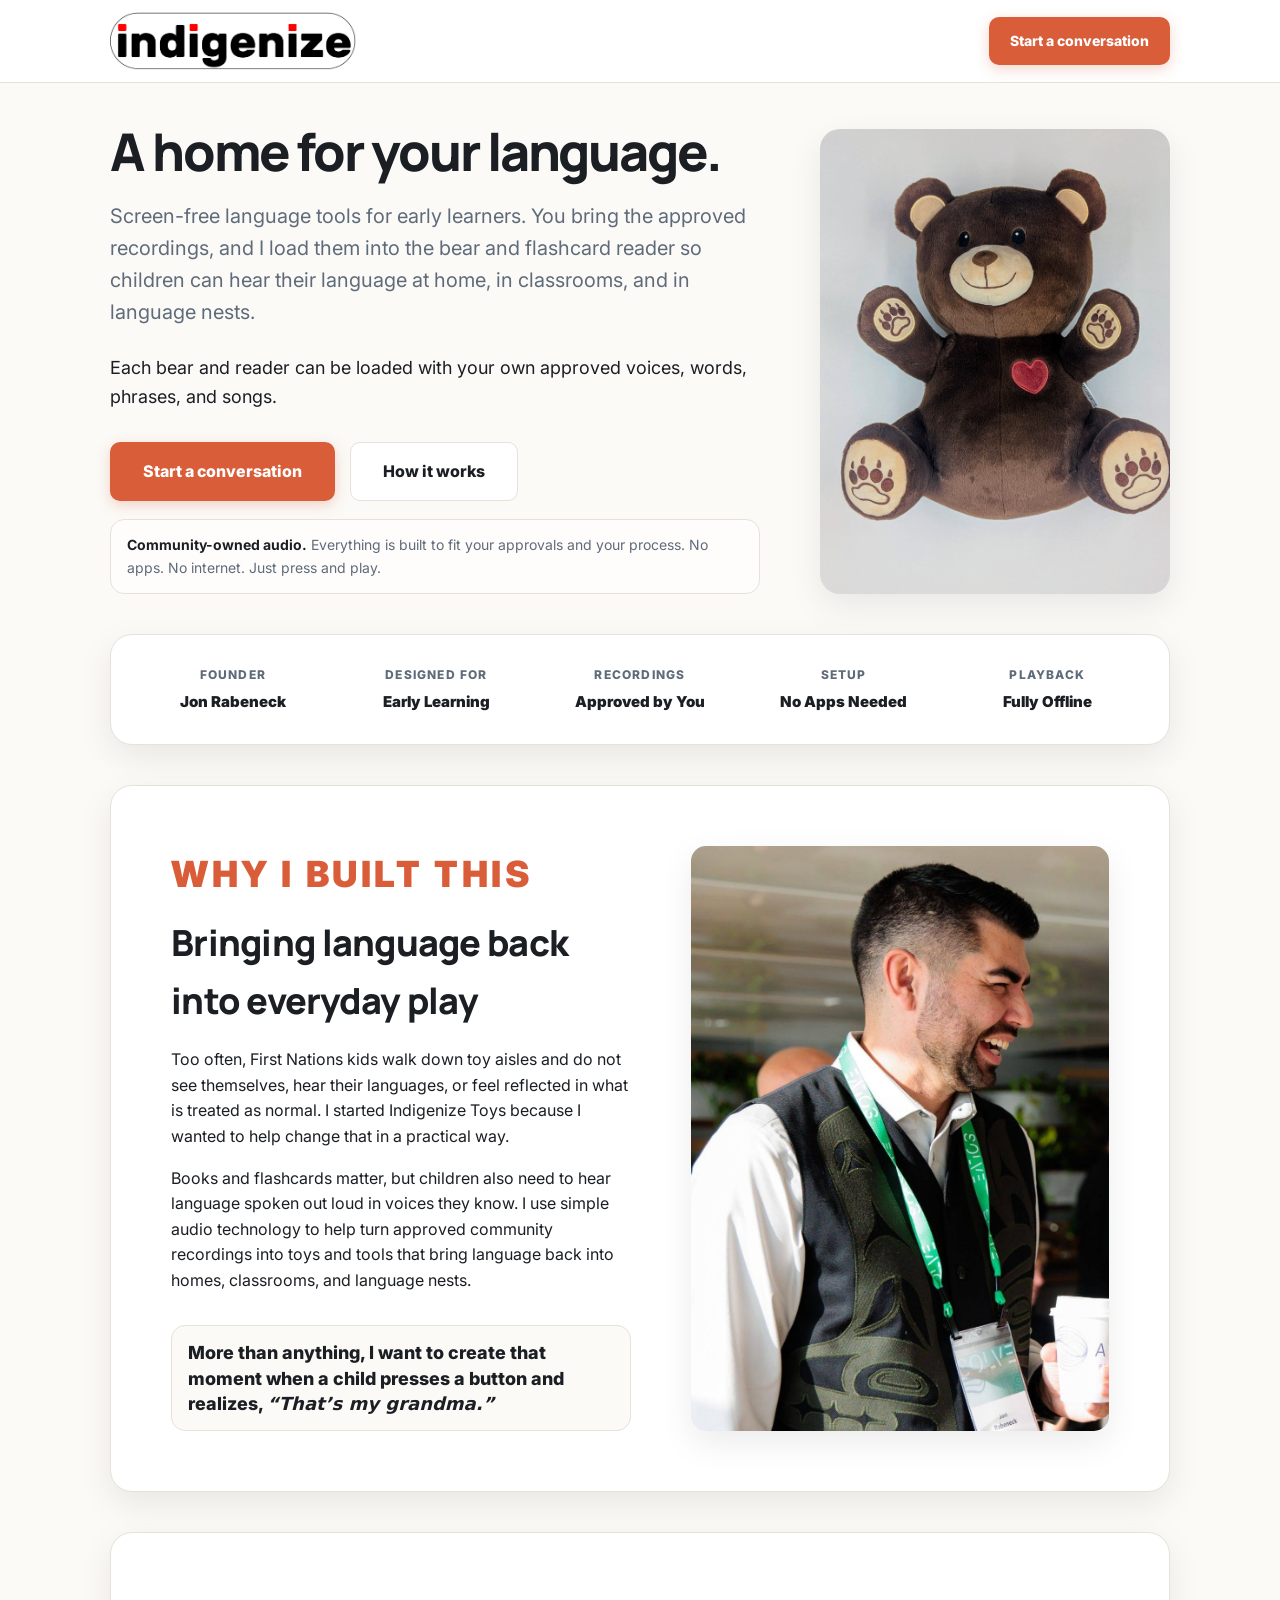
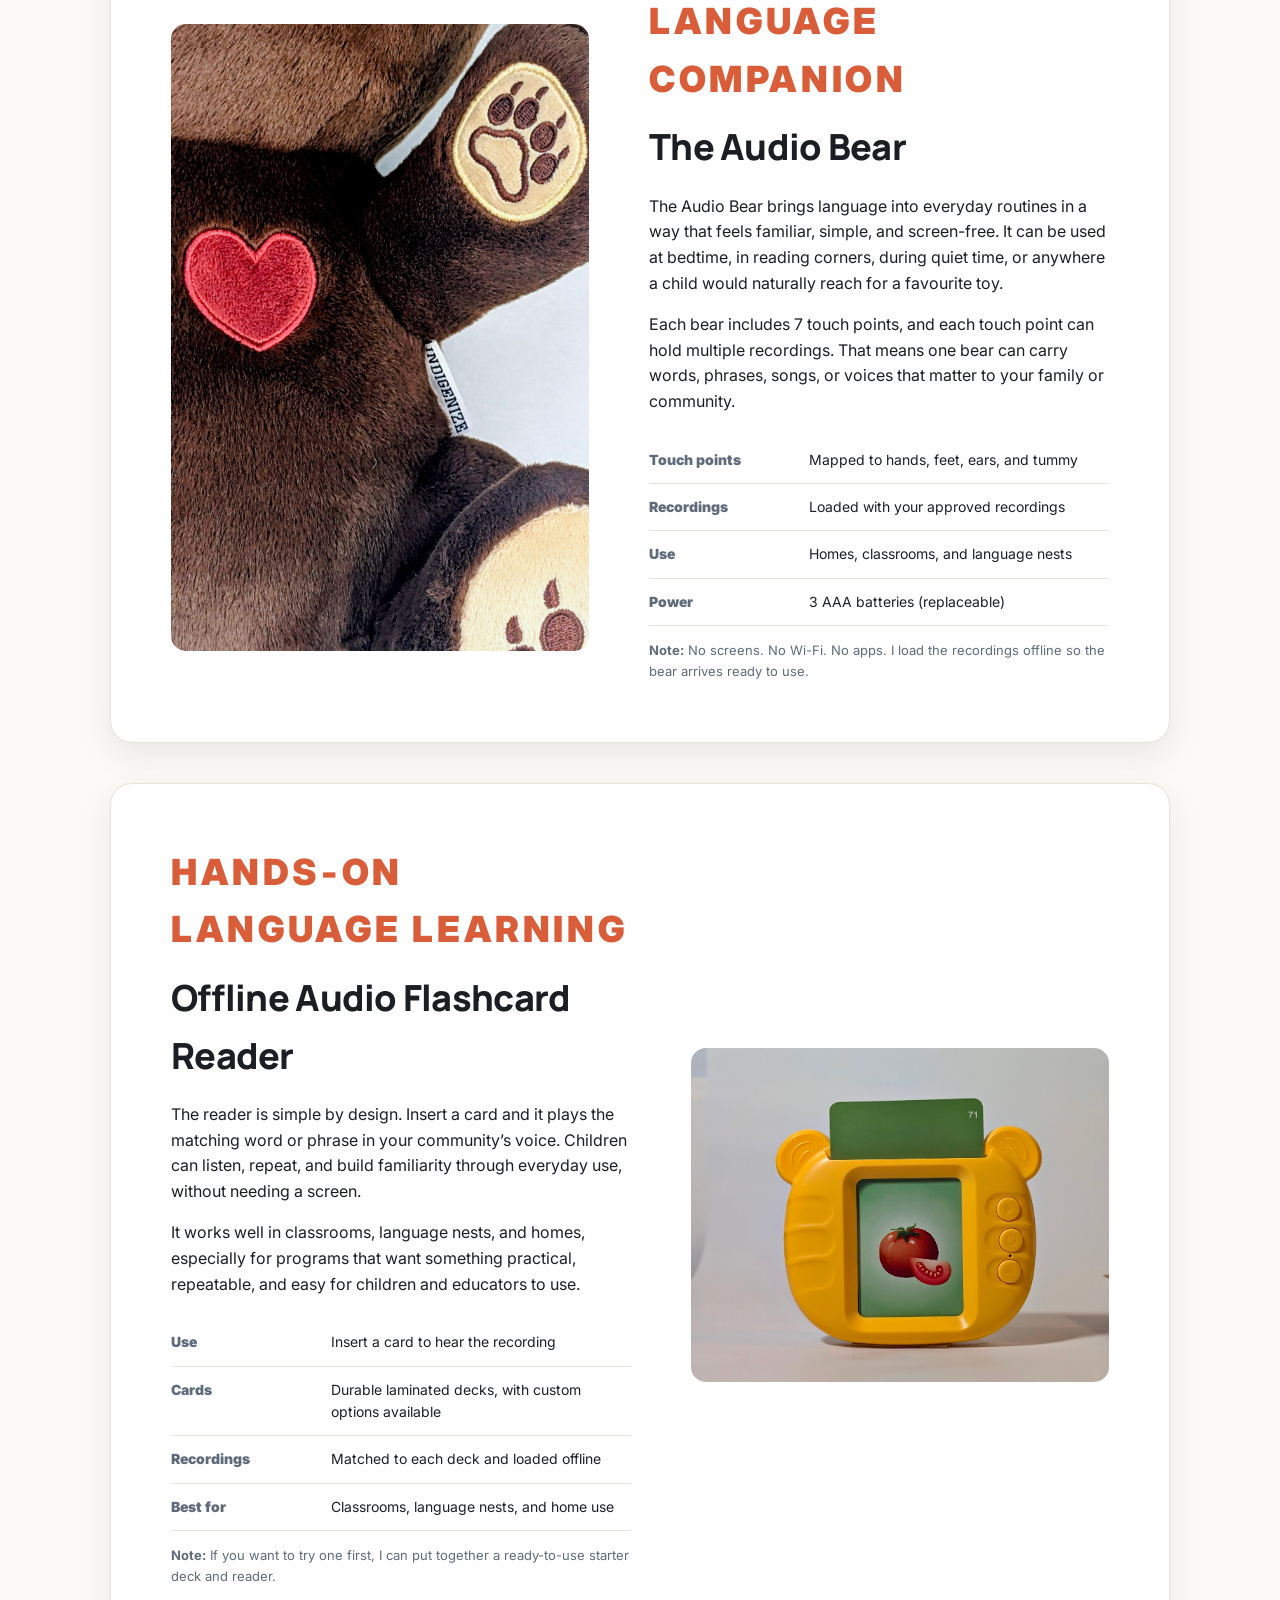
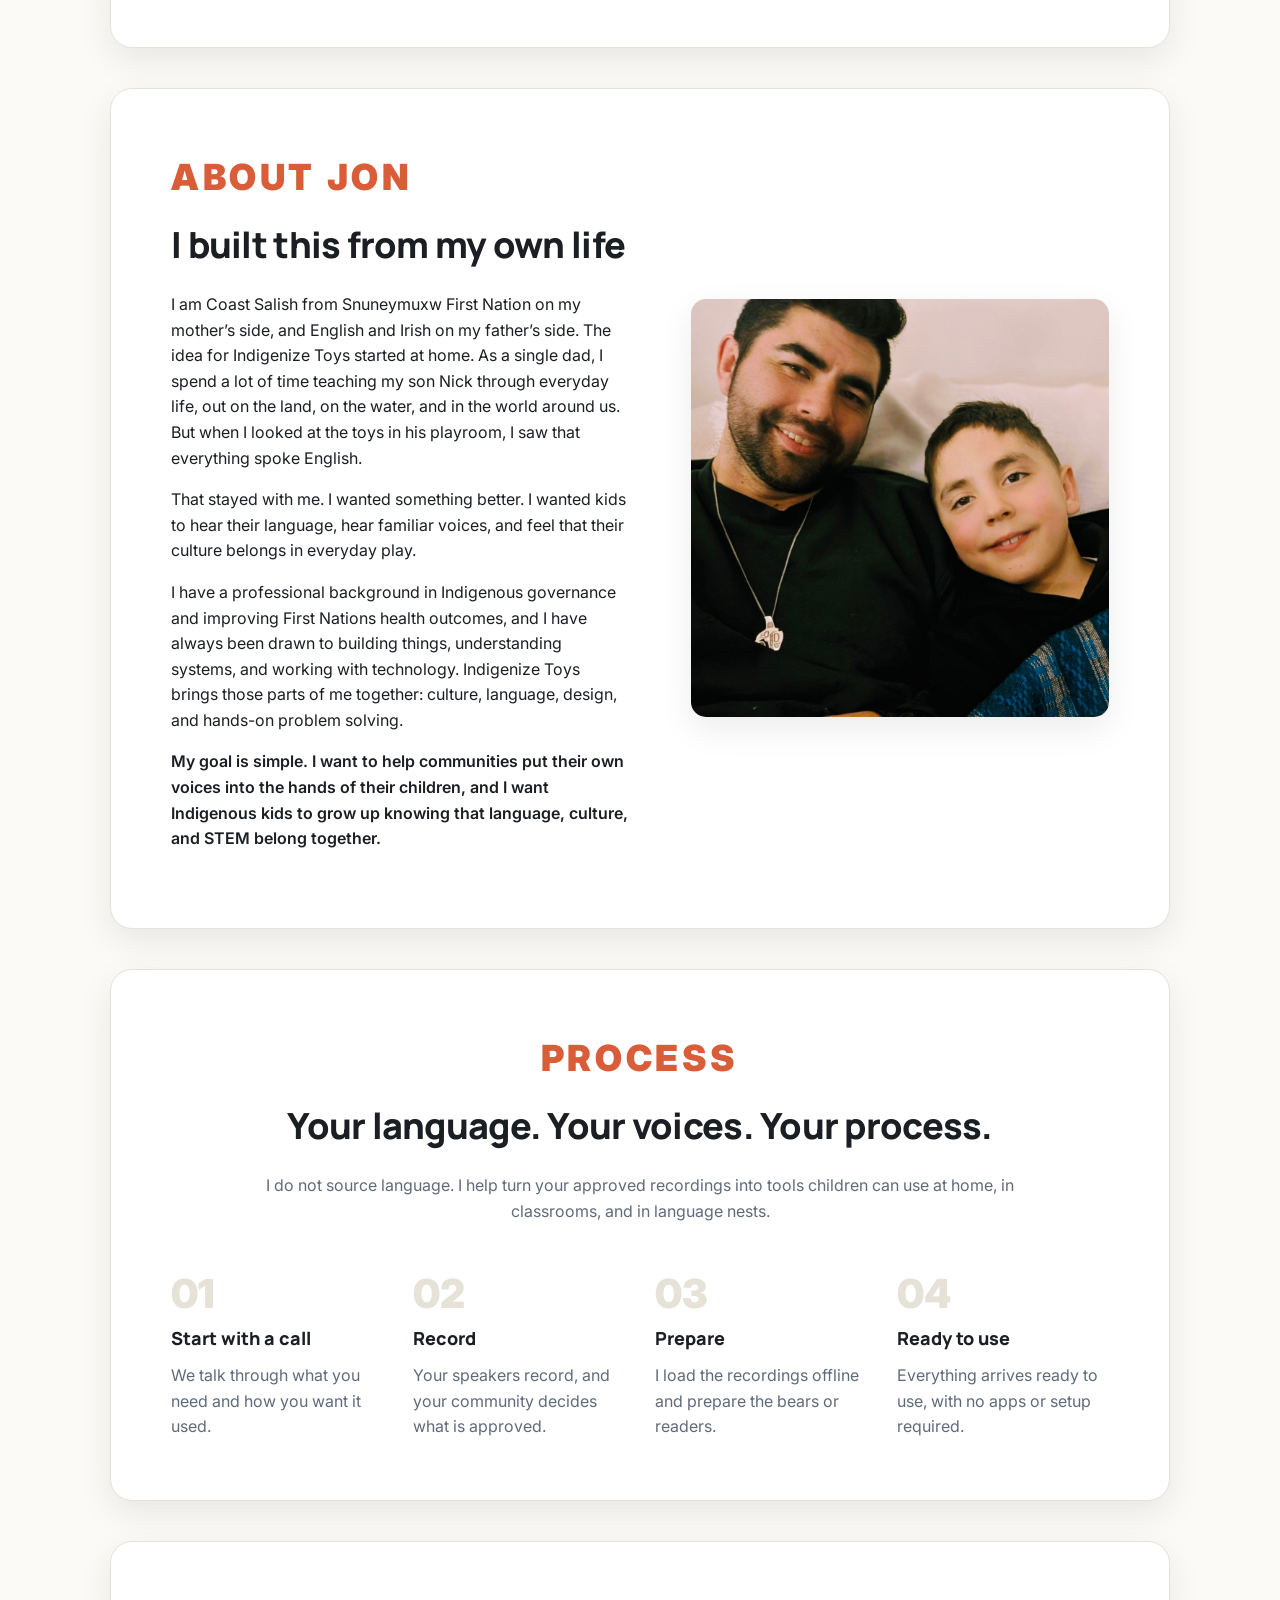
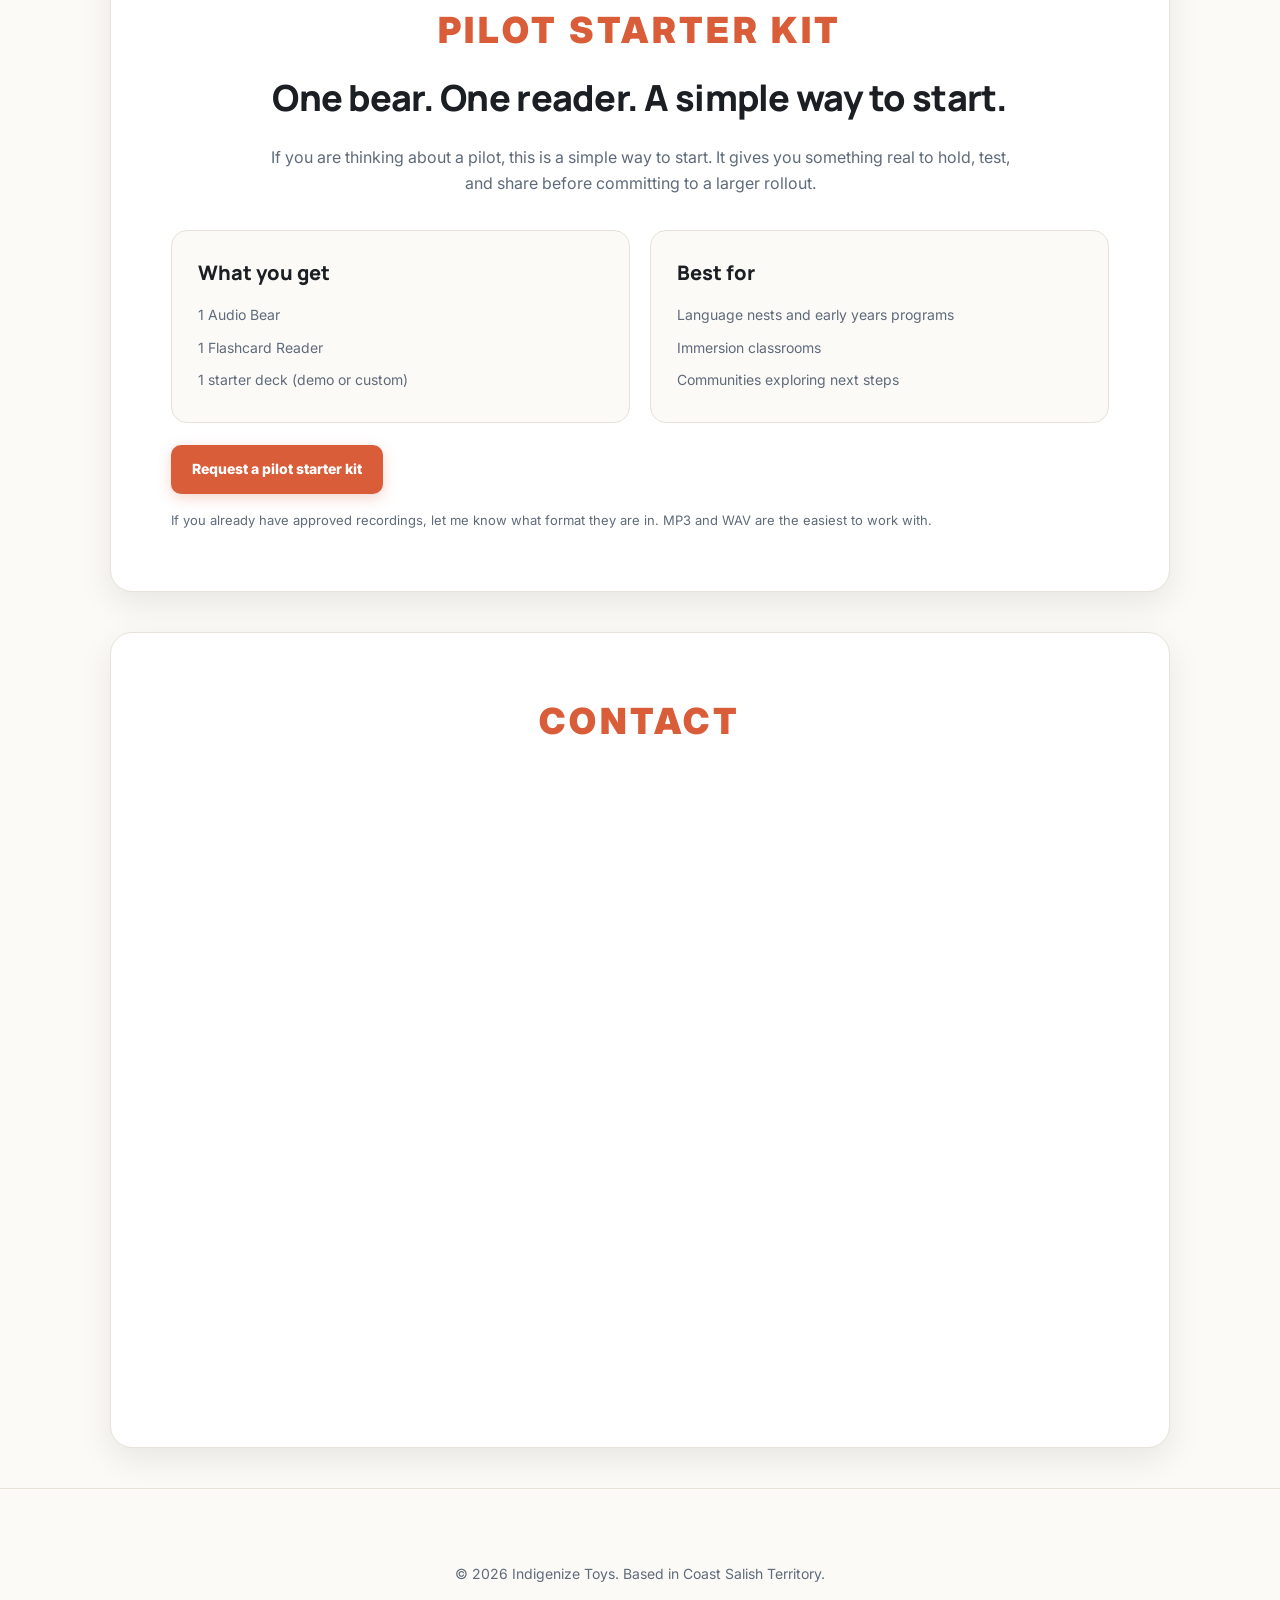
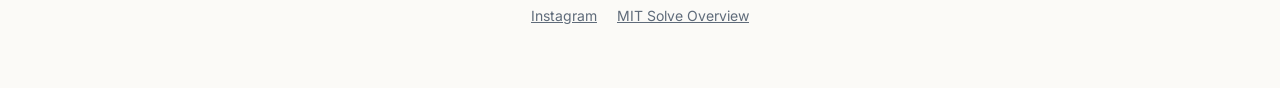
==== commit 56795b5b: "update index" ====
--- a/index.html
+++ b/index.html
@@ -4,8 +4,8 @@
   <meta charset="utf-8" />
   <meta name="viewport" content="width=device-width, initial-scale=1" />
 
-  <title>Screen-Free Indigenous Language Resources | Audio Bear + Flashcard Reader | Indigenize</title>
-  <meta name="description" content="Offline, screen-free language resources for early learners. Audio teddy bears and flashcard readers loaded with community-approved recordings for homes, classrooms, and language nests." />
+  <title>Screen-Free Indigenous Language Tools | Audio Bear + Flashcard Reader | Indigenize Toys</title>
+  <meta name="description" content="Offline, screen-free language tools for early learners. Audio teddy bears and flashcard readers loaded with approved recordings for homes, classrooms, and language nests." />
 
   <!-- Font best practice: Inter is clean and readable. If you want a warmer, more “human” look,
        use Manrope for headings only. Keep body in Inter for legibility. -->
@@ -204,7 +204,7 @@
   <div class="nav-container">
     <a href="#" class="brand"><img src="indigenize_LogoV1.png" alt="Indigenize"></a>
     <nav style="display:flex; gap: 20px; align-items:center;">
-      <a href="/connect" class="btn btn-primary">Contact</a>
+      <a href="/connect" class="btn btn-primary">Start a conversation</a>
     </nav>
   </div>
 </header>
@@ -216,11 +216,14 @@
     <div>
       <h1>A home for your language.</h1>
       <p class="lede">
-        Screen-free language resources for early learners. You bring the community-approved recordings, and I load them into the bear and flashcard reader so children can hear their language at home, in classrooms, and in language nests.
+        Screen-free language tools for early learners. You bring the approved recordings, and I load them into the bear and flashcard reader so children can hear their language at home, in classrooms, and in language nests. 
       </p>
+      <p style="font-size: 18px; margin-bottom: 30px; color: var(--text);">
+        Each bear and reader can be loaded with your own approved voices, words, phrases, and songs.
+      </p>
 
       <div style="display:flex; gap: 15px; flex-wrap: wrap;">
-        <a href="/connect" class="btn btn-primary" style="padding: 16px 32px; font-size: 16px;">Contact</a>
+        <a href="/connect" class="btn btn-primary" style="padding: 16px 32px; font-size: 16px;">Start a conversation</a>
         <a href="#workflow" class="btn btn-outline" style="padding: 16px 32px; font-size: 16px;">How it works</a>
       </div>
 
@@ -236,12 +239,36 @@
 
   <!-- TRUST STRIP (unified box radius + spacing) -->
   <div class="trust-strip box trust-inner">
+    <div class="trust-item"><h4>Founder</h4><p>Jon Rabeneck</p></div>
+    <div class="trust-item"><h4>Designed For</h4><p>Early Learning</p></div>
+    <div class="trust-item"><h4>Recordings</h4><p>Approved by You</p></div>
+    <div class="trust-item"><h4>Setup</h4><p>No Apps Needed</p></div>
     <div class="trust-item"><h4>Playback</h4><p>Fully Offline</p></div>
-    <div class="trust-item"><h4>Audio</h4><p>Community Owned</p></div>
-    <div class="trust-item"><h4>Designed For</h4><p>Early Learning</p></div>
-    <div class="trust-item"><h4>Shipping</h4><p>Canada &amp; U.S.</p></div>
-    <div class="trust-item"><h4>Leadership</h4><p>Indigenous Led</p></div>
   </div>
+
+  <!-- MISSION -->
+  <section id="mission">
+    <div class="box box-pad">
+      <div class="product-grid reverse" style="align-items: stretch;">
+        <div style="display: flex; flex-direction: column; justify-content: space-between;">
+          <div>
+            <span class="label">Why I Built This</span>
+            <h2>Bringing language back into everyday play</h2>
+            <p>
+              Too often, First Nations kids walk down toy aisles and do not see themselves, hear their languages, or feel reflected in what is treated as normal. I started Indigenize Toys because I wanted to help change that in a practical way.
+            </p>
+            <p>
+              Books and flashcards matter, but children also need to hear language spoken out loud in voices they know. I use simple audio technology to help turn approved community recordings into toys and tools that bring language back into homes, classrooms, and language nests.
+            </p>
+          </div>
+          <div class="product-highlight" style="font-size: 18px; line-height: 1.4; margin-bottom: 0;">
+            More than anything, I want to create that moment when a child presses a button and realizes, <em>“That’s my grandma.”</em>
+          </div>
+        </div>
+        <img src="solo.jpg" alt="Jonathon Rabeneck" style="width:100%; height:100%; border-radius:15px; box-shadow: var(--shadow); object-fit: cover;">
+      </div>
+    </div>
+  </section>
 
   <!-- PRODUCT: BEAR -->
   <section id="bear" class="product-section">
@@ -252,22 +279,21 @@
           <span class="label">Language companion</span>
           <h2>The Audio Bear</h2>
           <p>
-            A comforting companion designed to bring your language into everyday routines. Whether it is used in a reading corner, during quiet time, or at bedtime, it gives young children a tactile, screen-free way to hear familiar voices.
-          </p>
-
-          <div class="product-highlight">
-            7 touch points. Multiple recordings can be loaded onto each one. Fully offline.
-          </div>
+            The Audio Bear brings language into everyday routines in a way that feels familiar, simple, and screen-free. It can be used at bedtime, in reading corners, during quiet time, or anywhere a child would naturally reach for a favourite toy.
+          </p>
+          <p>
+            Each bear includes 7 touch points, and each touch point can hold multiple recordings. That means one bear can carry words, phrases, songs, or voices that matter to your family or community.
+          </p>
 
           <table class="specs-table">
             <tr><td>Touch points</td><td>Mapped to hands, feet, ears, and tummy</td></tr>
-            <tr><td>Recordings</td><td>Community-owned recordings approved by your community</td></tr>
+            <tr><td>Recordings</td><td>Loaded with your approved recordings</td></tr>
             <tr><td>Use</td><td>Homes, classrooms, and language nests</td></tr>
             <tr><td>Power</td><td>3 AAA batteries (replaceable)</td></tr>
           </table>
 
           <div class="note">
-            Built without screens, Wi-Fi, or apps. Recordings are loaded offline so the bear arrives ready to use, with no extra setup required.
+            <strong>Note:</strong> No screens. No Wi-Fi. No apps. I load the recordings offline so the bear arrives ready to use.
           </div>
         </div>
       </div>
@@ -282,7 +308,10 @@
           <span class="label">Hands-on language learning</span>
           <h2>Offline Audio Flashcard Reader</h2>
           <p>
-            Simple on purpose. Insert a card and the reader plays the matching word or phrase in your community’s voice. Children can repeat what they hear, and educators can build daily language routines around it, all without screens.
+            The reader is simple by design. Insert a card and it plays the matching word or phrase in your community’s voice. Children can listen, repeat, and build familiarity through everyday use, without needing a screen.
+          </p>
+          <p>
+            It works well in classrooms, language nests, and homes, especially for programs that want something practical, repeatable, and easy for children and educators to use.
           </p>
 
           <table class="specs-table">
@@ -293,11 +322,36 @@
           </table>
 
           <div class="note">
-            If you want to try one first, I can send a ready-to-use starter deck and reader.
+            <strong>Note:</strong> If you want to try one first, I can put together a ready-to-use starter deck and reader.
           </div>
         </div>
 
         <img src="Flash4.jpg" alt="Flashcard Reader in use" style="width:100%; border-radius:15px;">
+      </div>
+    </div>
+  </section>
+
+  <!-- ABOUT JON -->
+  <section id="about-jon">
+    <div class="box box-pad">
+      <div class="product-grid reverse">
+        <div>
+          <span class="label">About Jon</span>
+          <h2>I built this from my own life</h2>
+          <p>
+            I am Coast Salish from Snuneymuxw First Nation on my mother’s side, and English and Irish on my father’s side. The idea for Indigenize Toys started at home. As a single dad, I spend a lot of time teaching my son Nick through everyday life, out on the land, on the water, and in the world around us. But when I looked at the toys in his playroom, I saw that everything spoke English.
+          </p>
+          <p>
+            That stayed with me. I wanted something better. I wanted kids to hear their language, hear familiar voices, and feel that their culture belongs in everyday play.
+          </p>
+          <p>
+            I have a professional background in Indigenous governance and improving First Nations health outcomes, and I have always been drawn to building things, understanding systems, and working with technology. Indigenize Toys brings those parts of me together: culture, language, design, and hands-on problem solving.
+          </p>
+          <p style="font-weight: 600; color: var(--text);">
+            My goal is simple. I want to help communities put their own voices into the hands of their children, and I want Indigenous kids to grow up knowing that language, culture, and STEM belong together.
+          </p>
+        </div>
+        <img src="double.jpg" alt="Jonathon and his son Nick" style="width:100%; border-radius:15px; box-shadow: var(--shadow); object-fit: cover;">
       </div>
     </div>
   </section>
@@ -309,7 +363,7 @@
         <span class="label">Process</span>
         <h2>Your language. Your voices. Your process.</h2>
         <p style="margin: 0; color: var(--muted);">
-          I do not source language. I help turn your approved recordings into resources that children can use at home, in classrooms, and in language nests.
+          I do not source language. I help turn your approved recordings into tools children can use at home, in classrooms, and in language nests.
         </p>
       </div>
 
@@ -329,7 +383,7 @@
         <span class="label">Pilot starter kit</span>
         <h2>One bear. One reader. A simple way to start.</h2>
         <p style="margin: 0; color: var(--muted);">
-          If you are considering a pilot, start with a pilot starter kit. It gives your team something real to hold, test, and pass around before planning a larger rollout.
+          If you are thinking about a pilot, this is a simple way to start. It gives you something real to hold, test, and share before committing to a larger rollout.
         </p>
       </div>
 
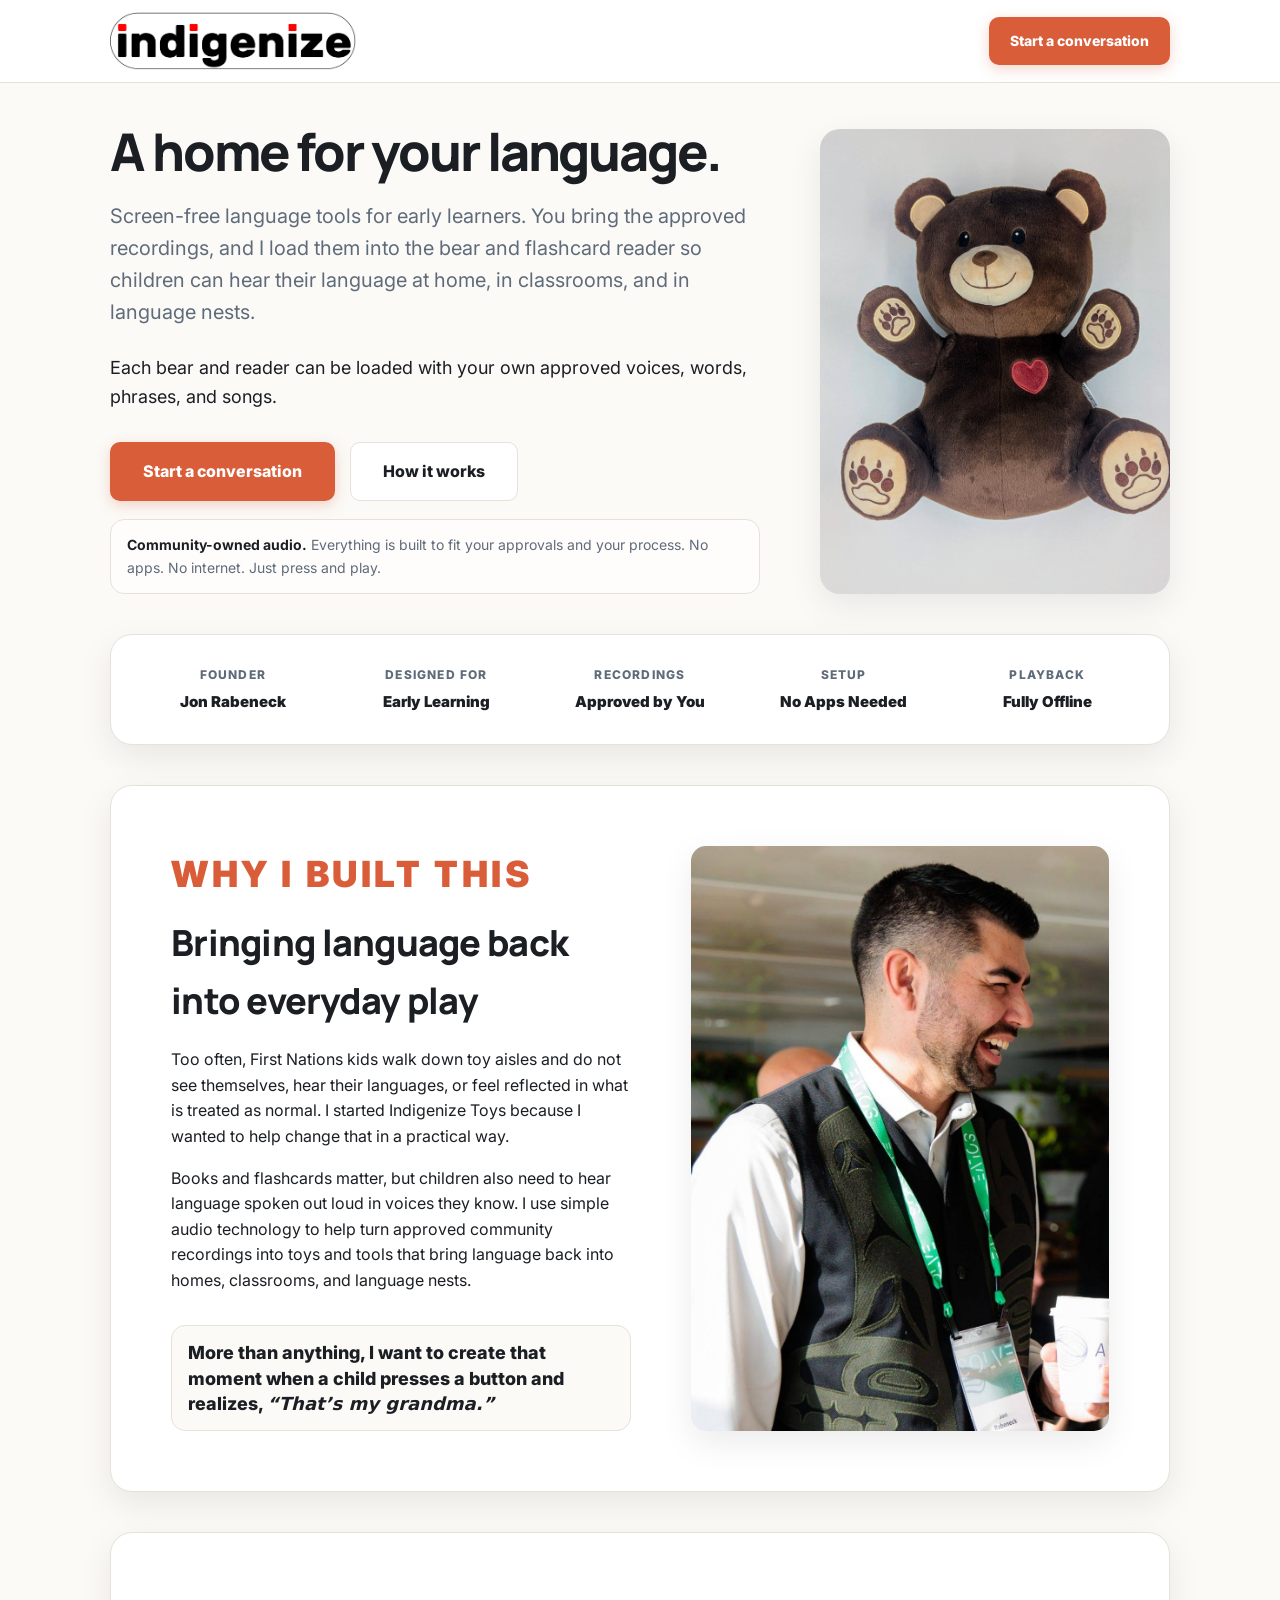
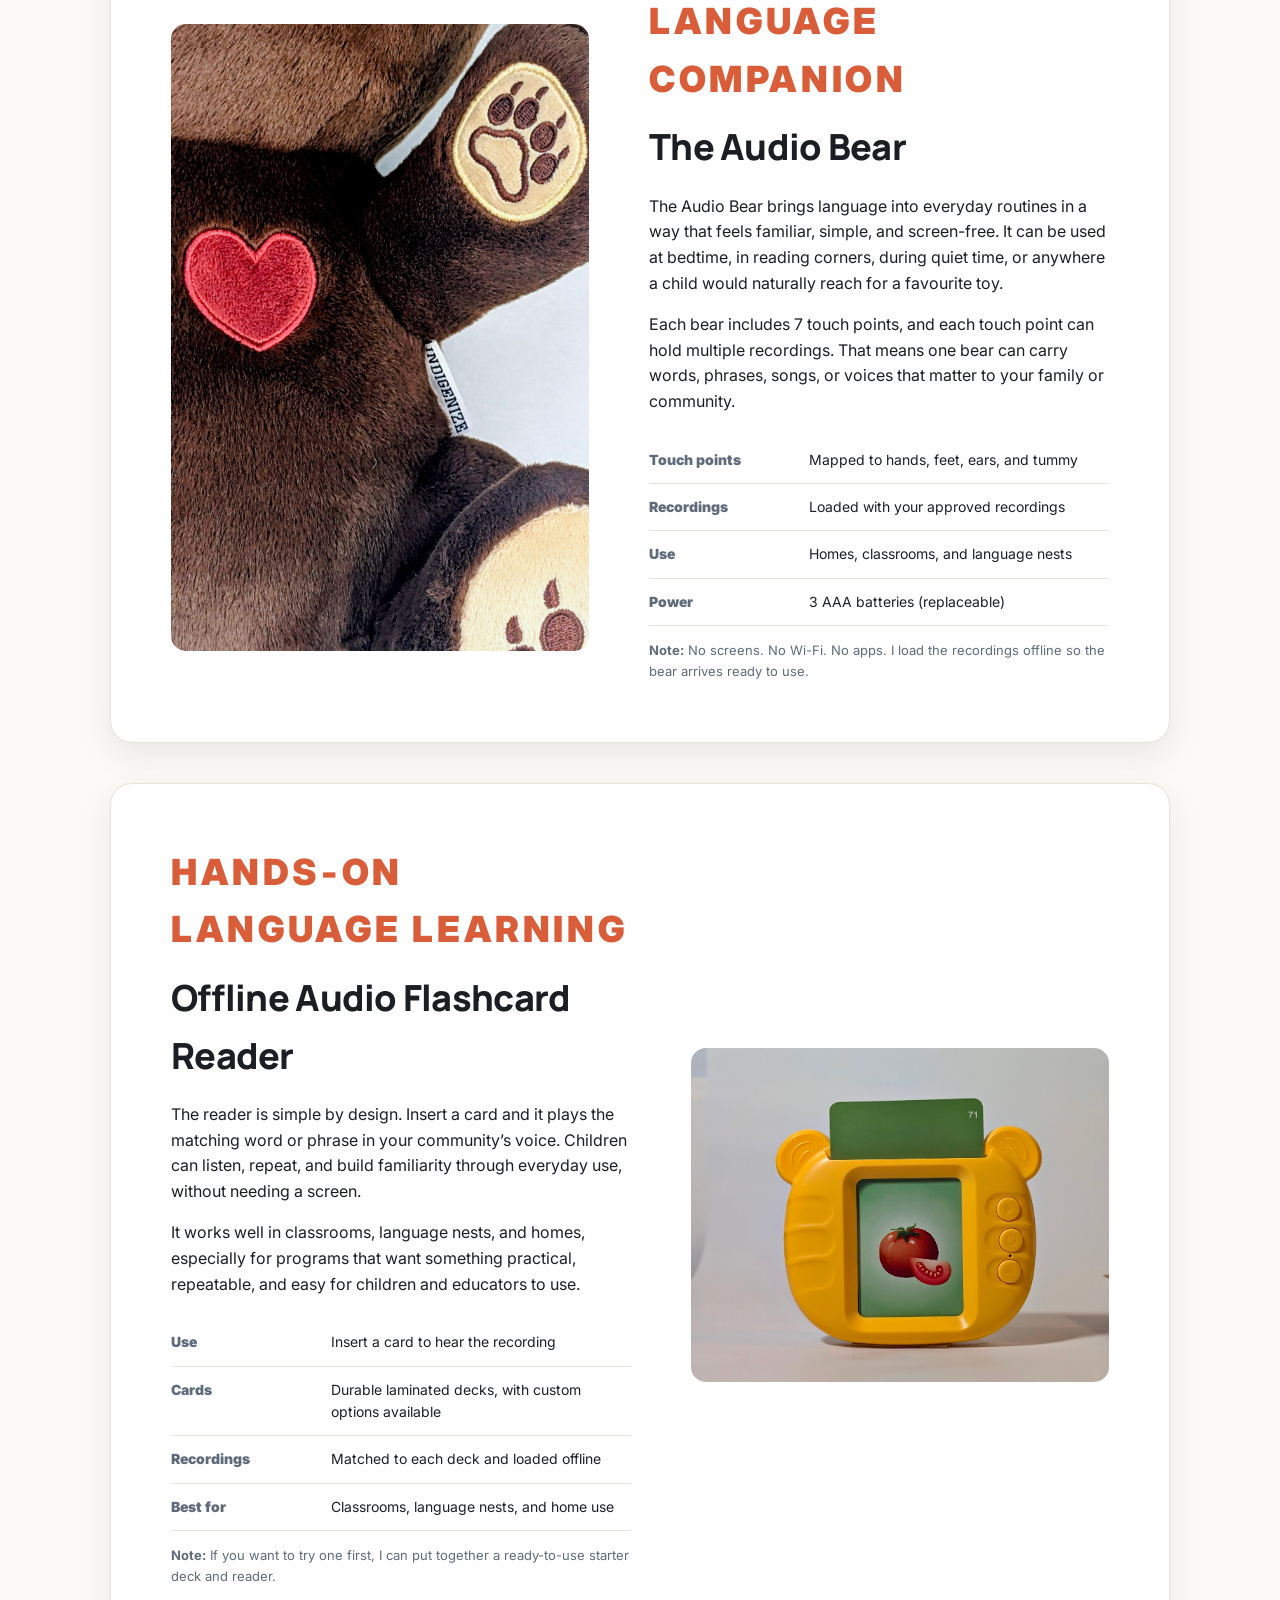
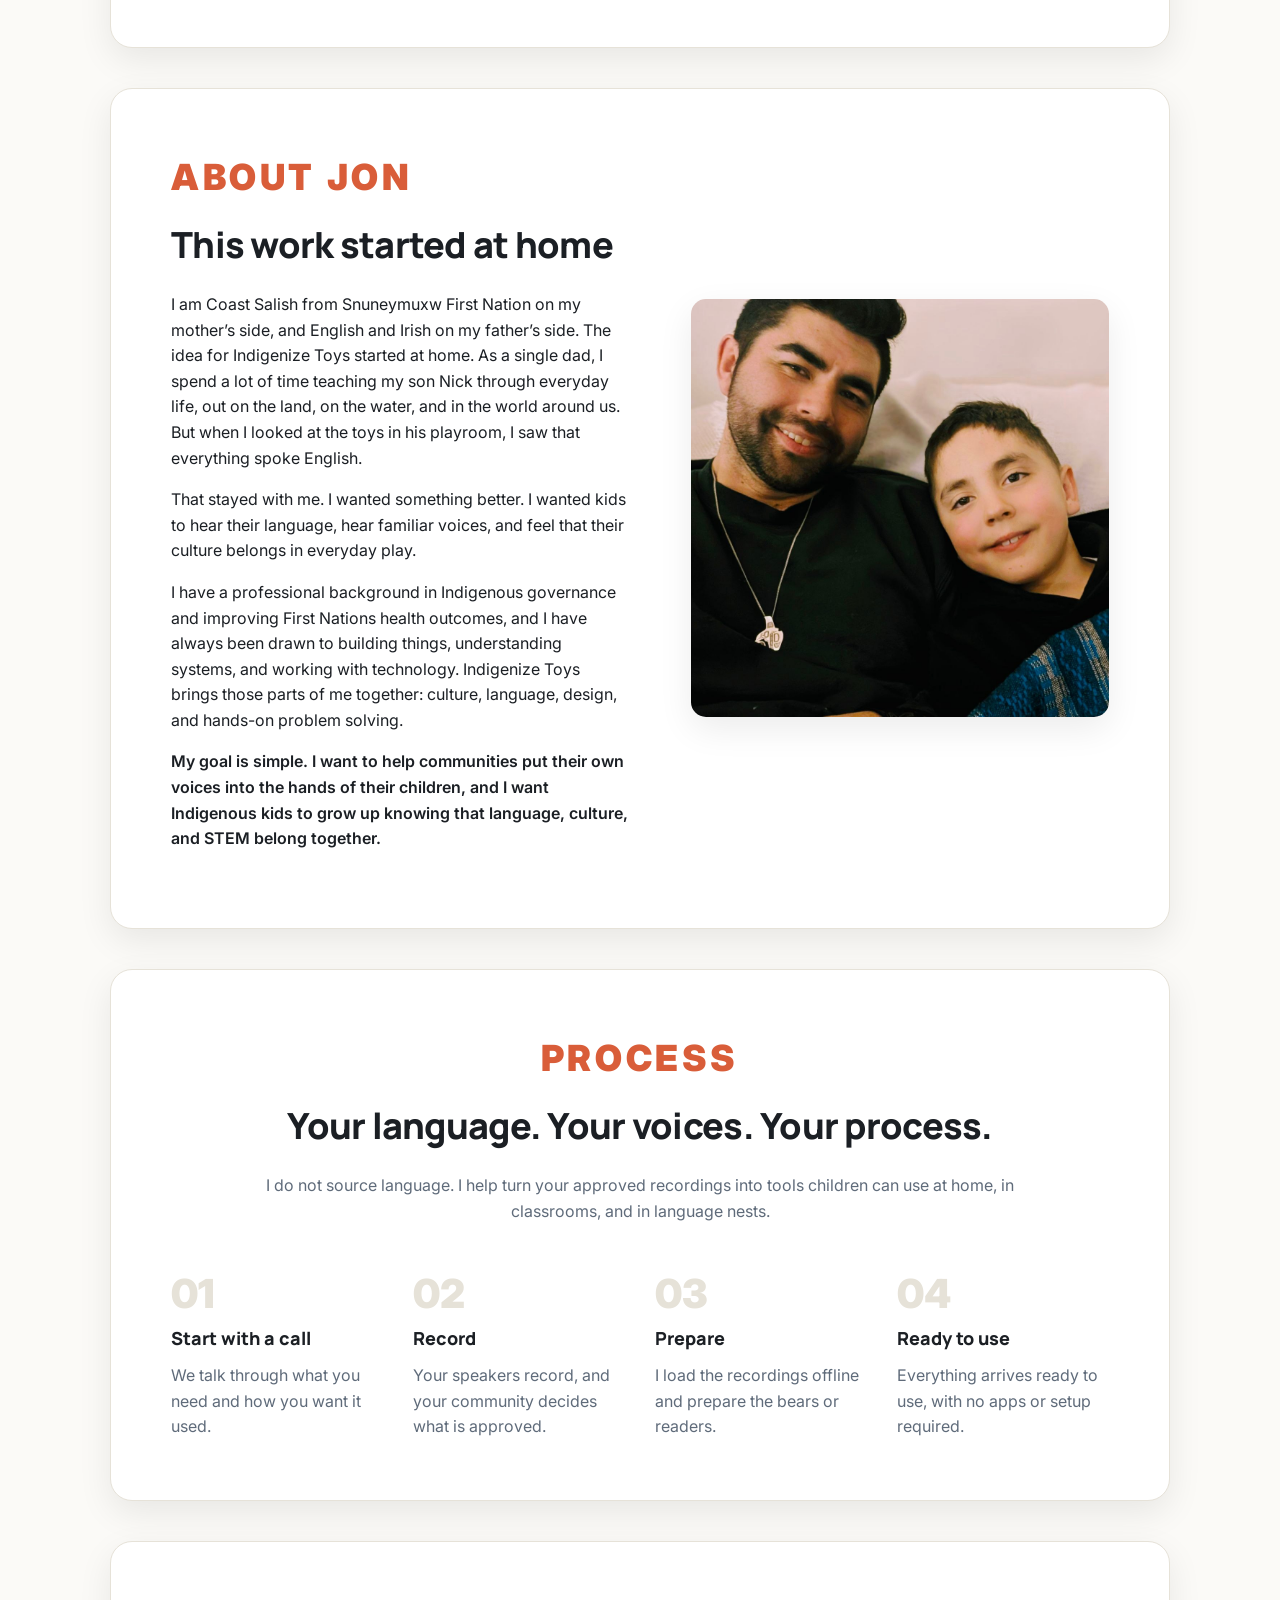
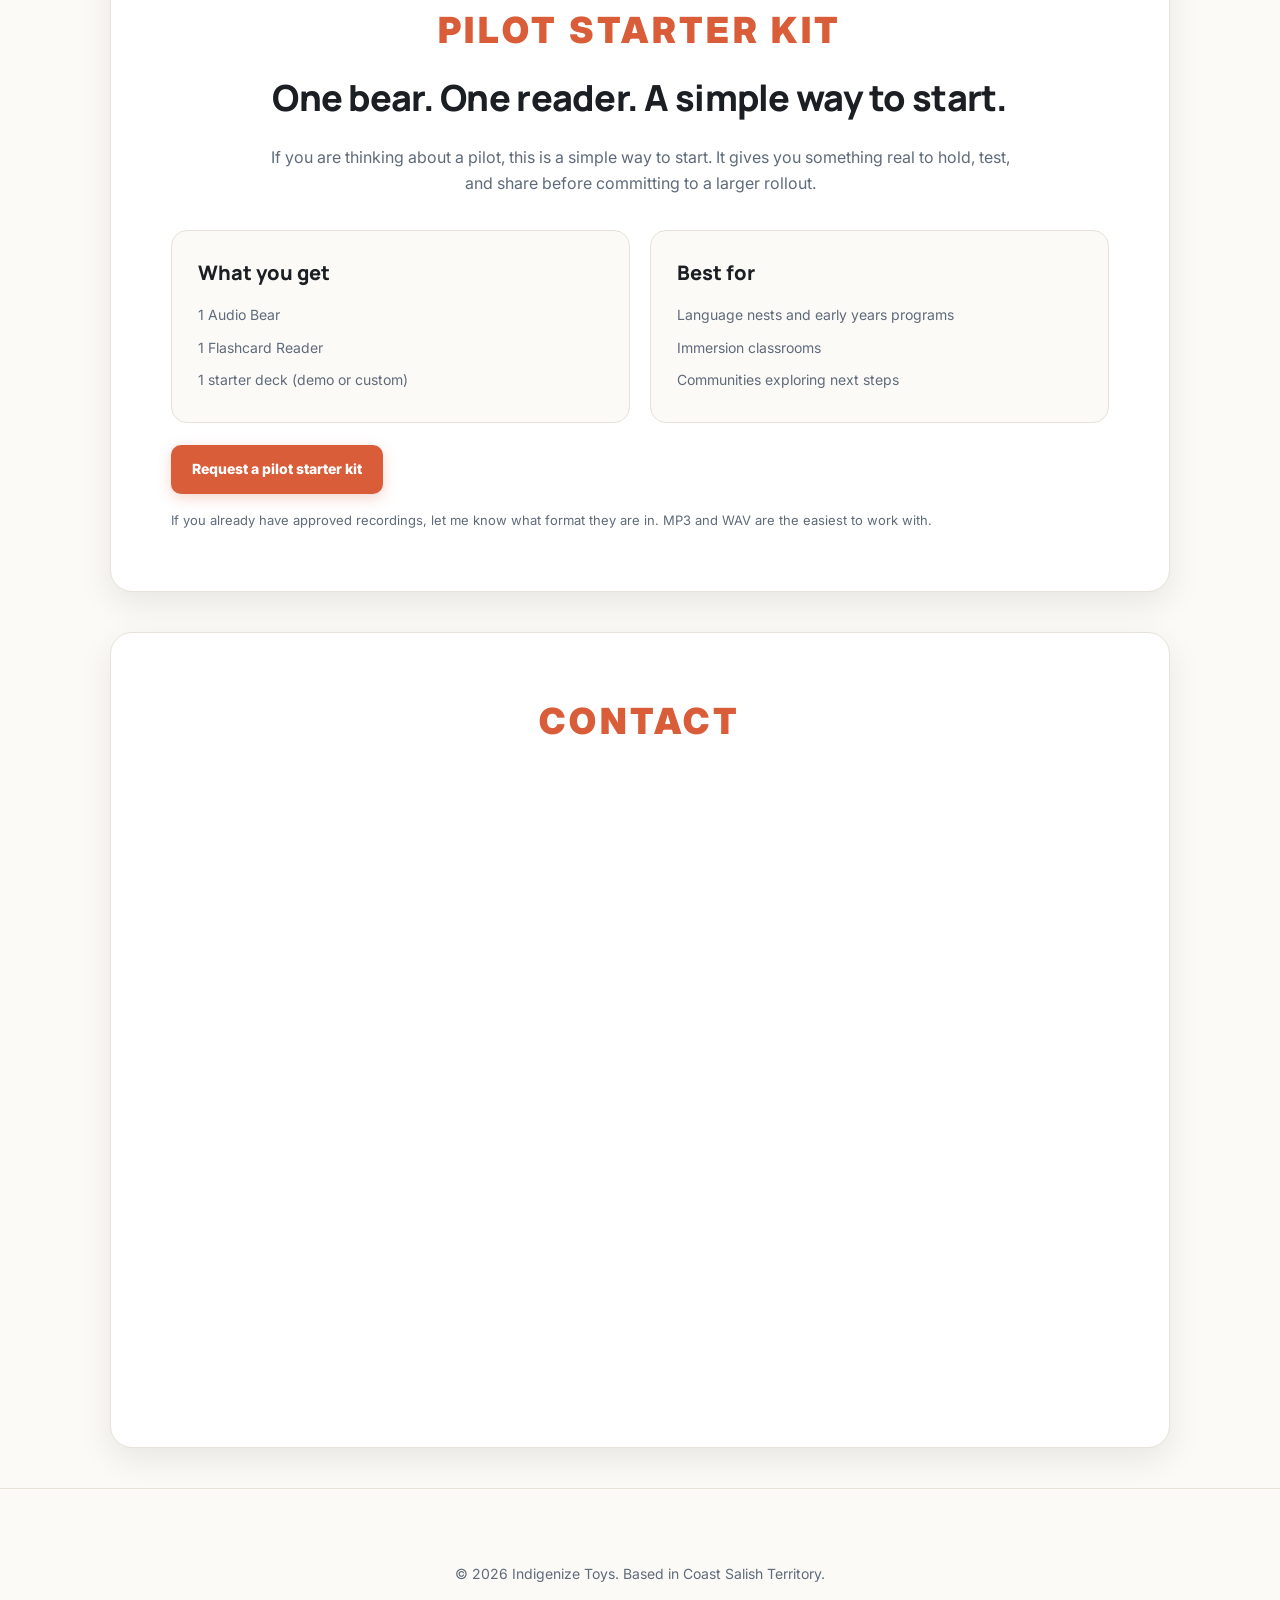
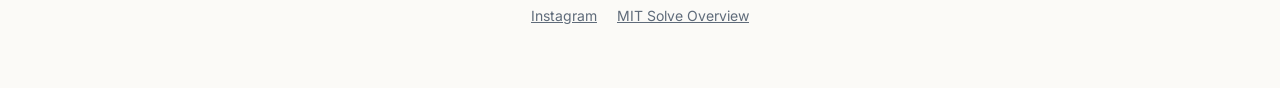
==== commit d7e3bcbc: "about tagline updated" ====
--- a/index.html
+++ b/index.html
@@ -337,7 +337,7 @@
       <div class="product-grid reverse">
         <div>
           <span class="label">About Jon</span>
-          <h2>I built this from my own life</h2>
+          <h2>This work started at home</h2>
           <p>
             I am Coast Salish from Snuneymuxw First Nation on my mother’s side, and English and Irish on my father’s side. The idea for Indigenize Toys started at home. As a single dad, I spend a lot of time teaching my son Nick through everyday life, out on the land, on the water, and in the world around us. But when I looked at the toys in his playroom, I saw that everything spoke English.
           </p>
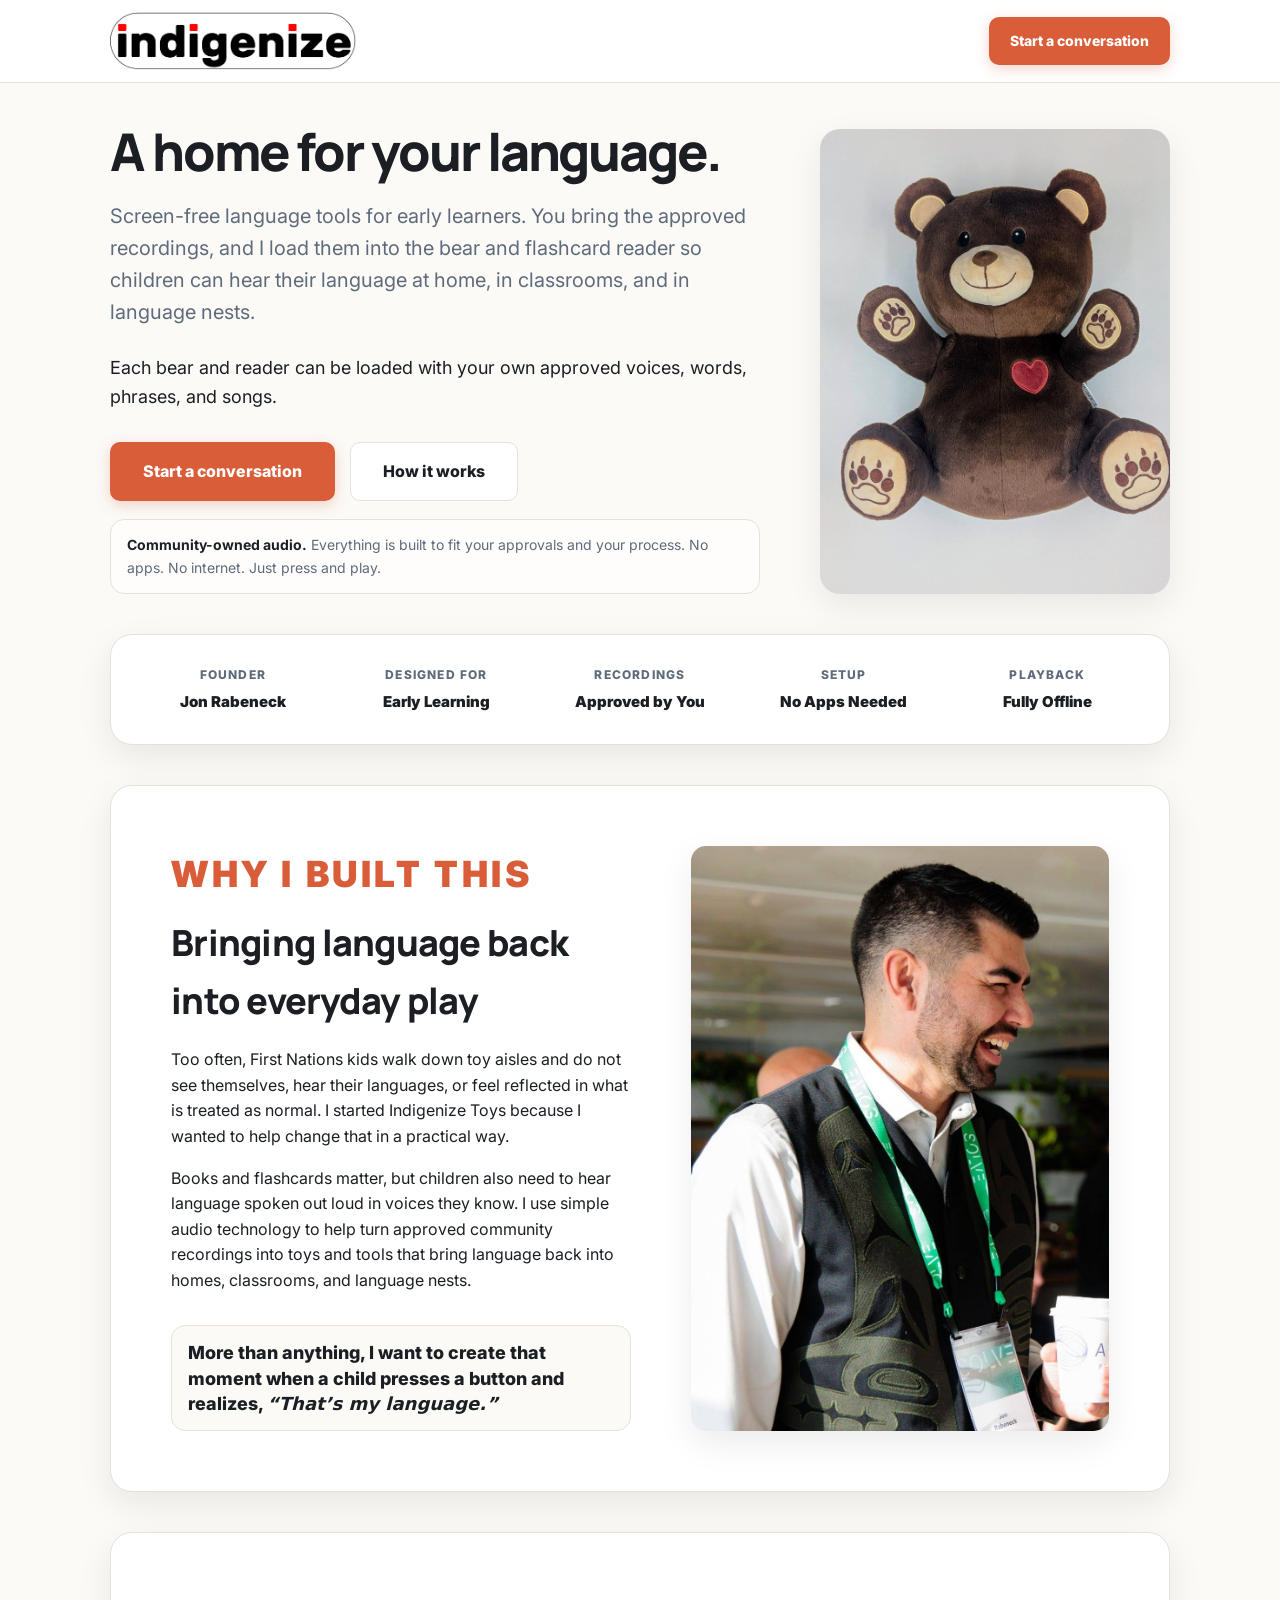
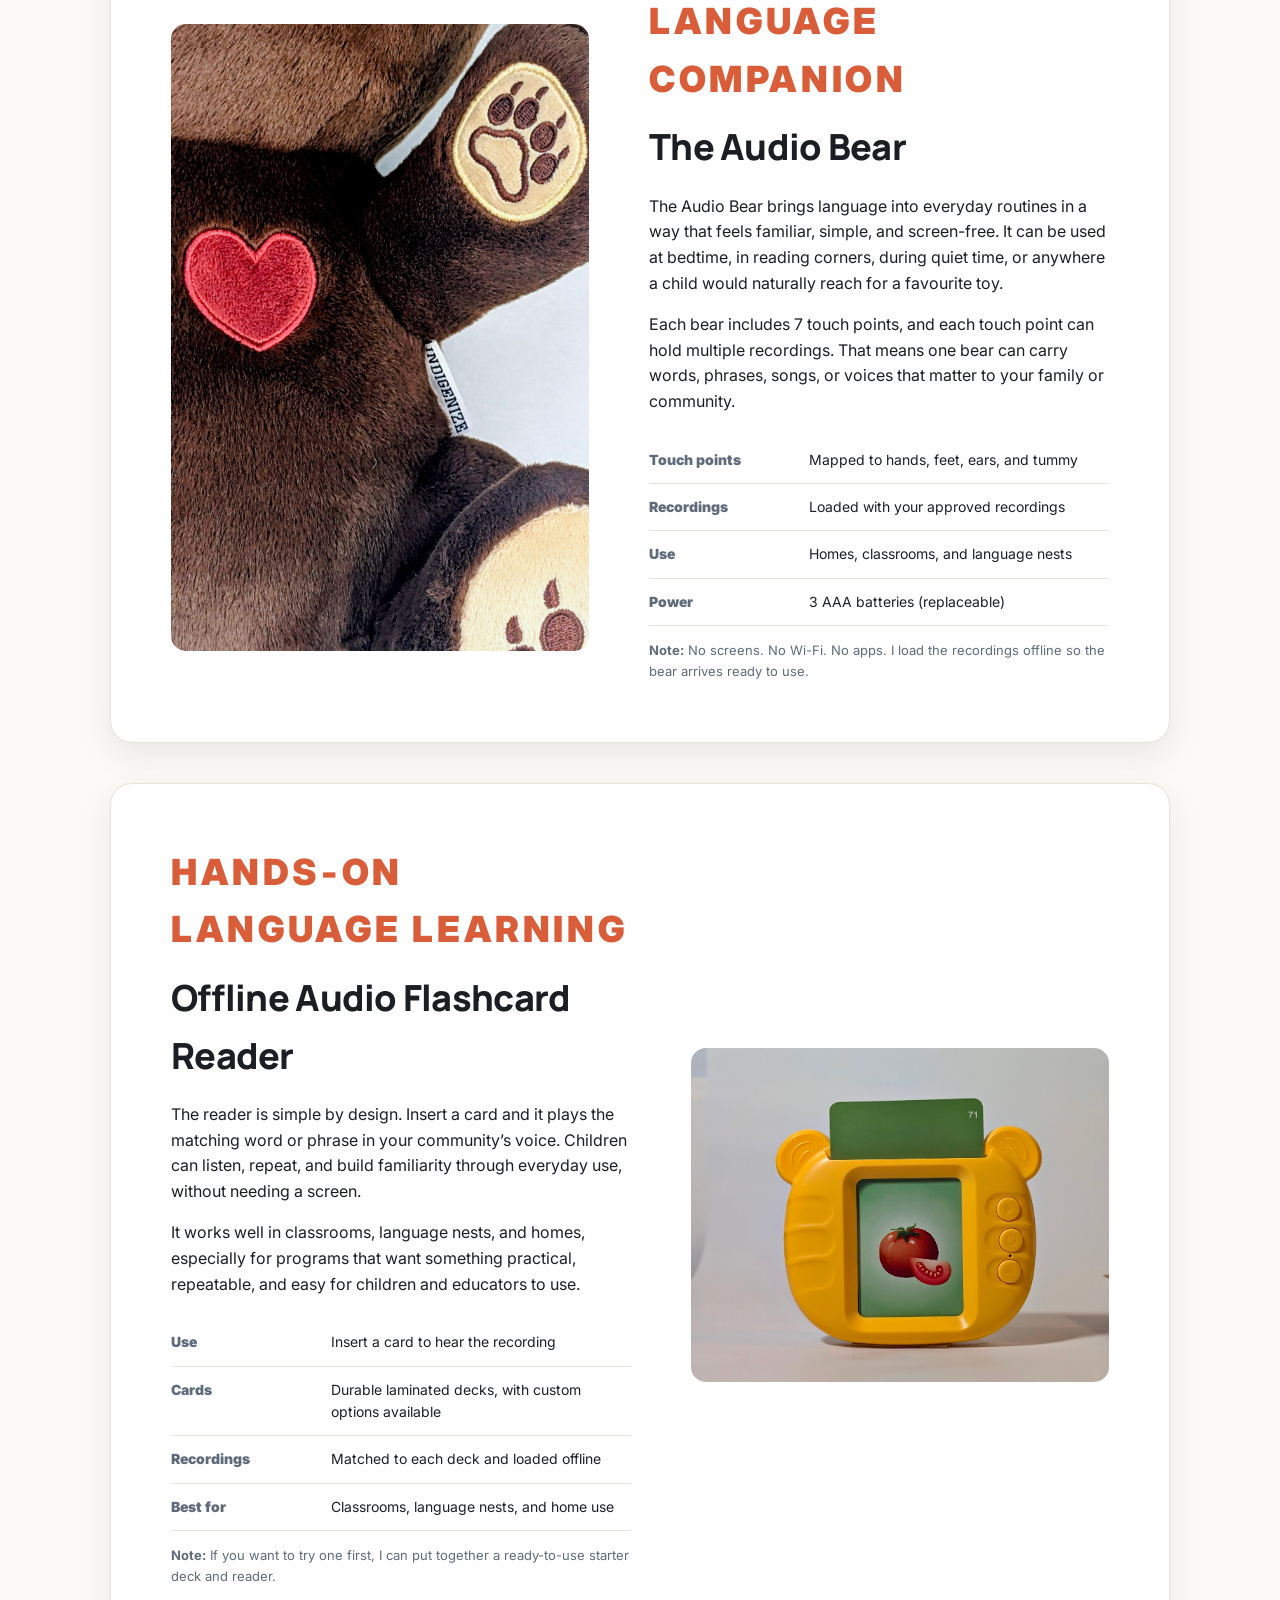
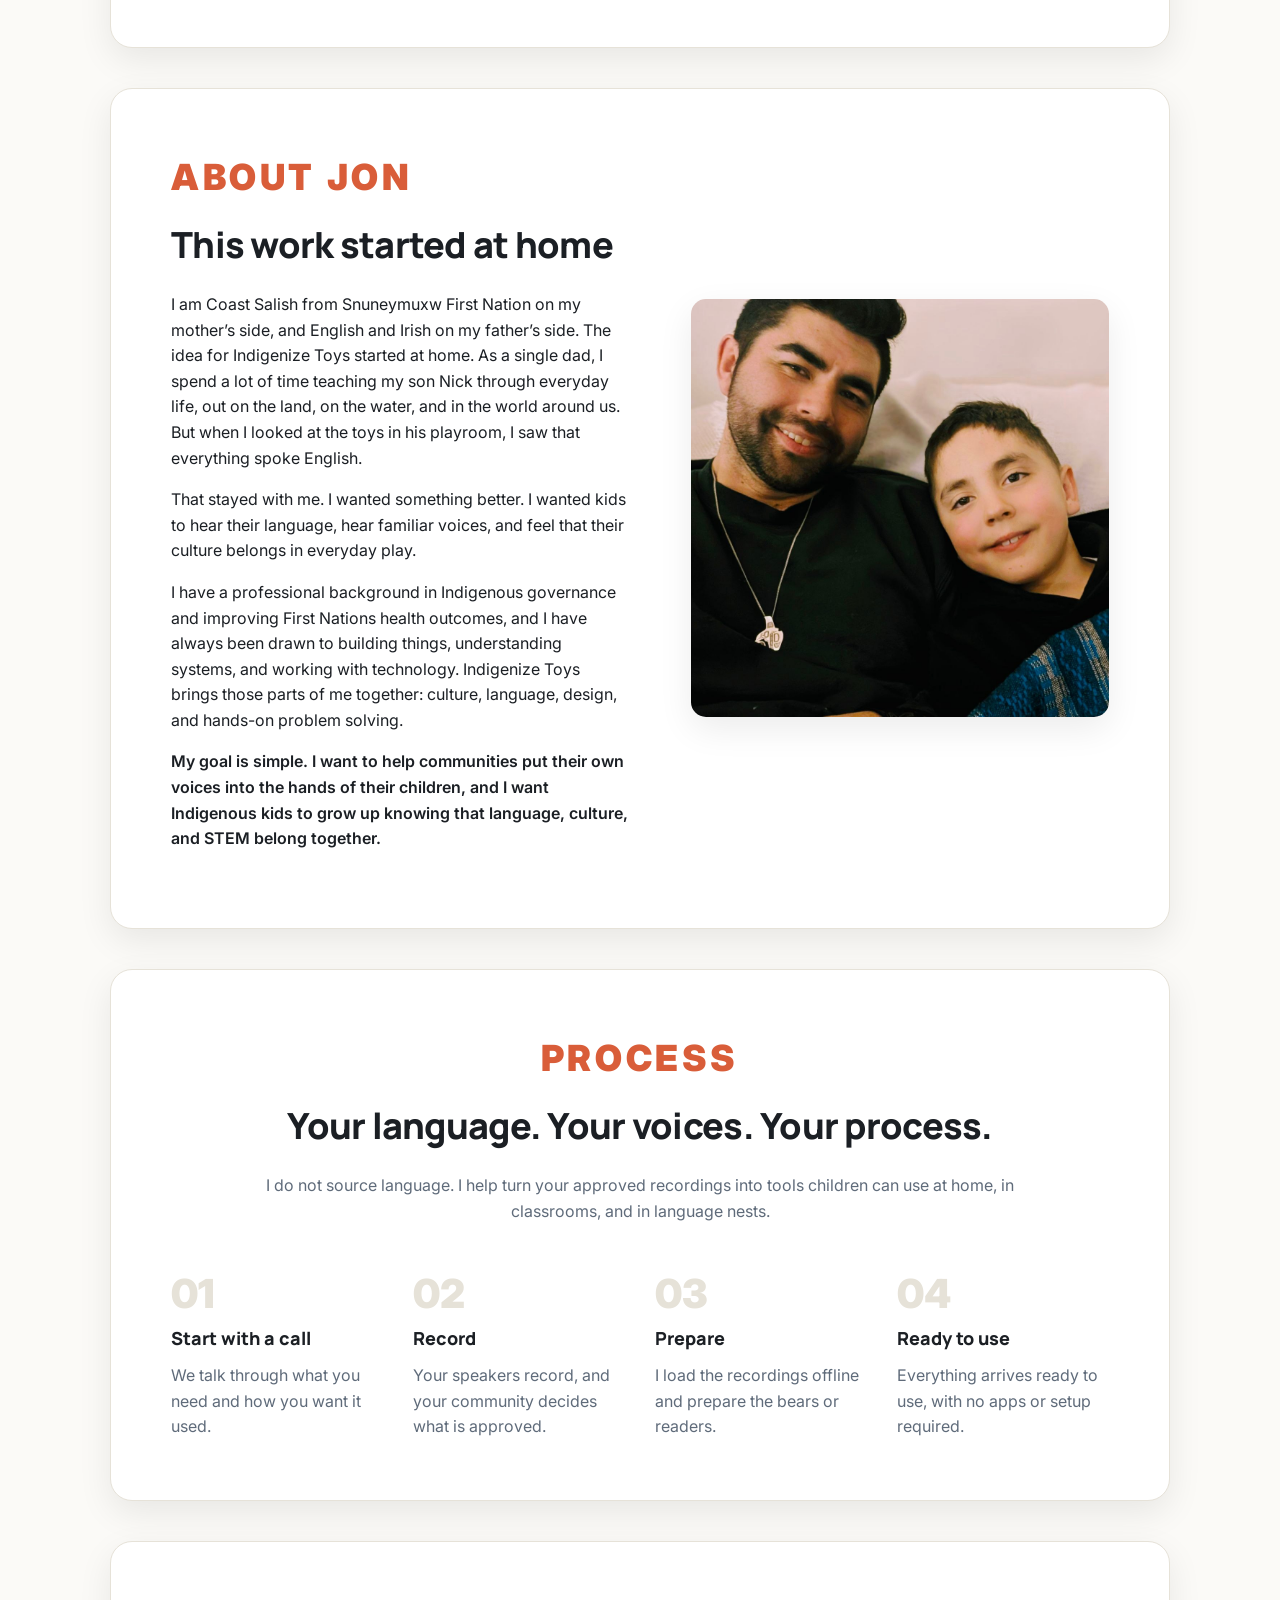
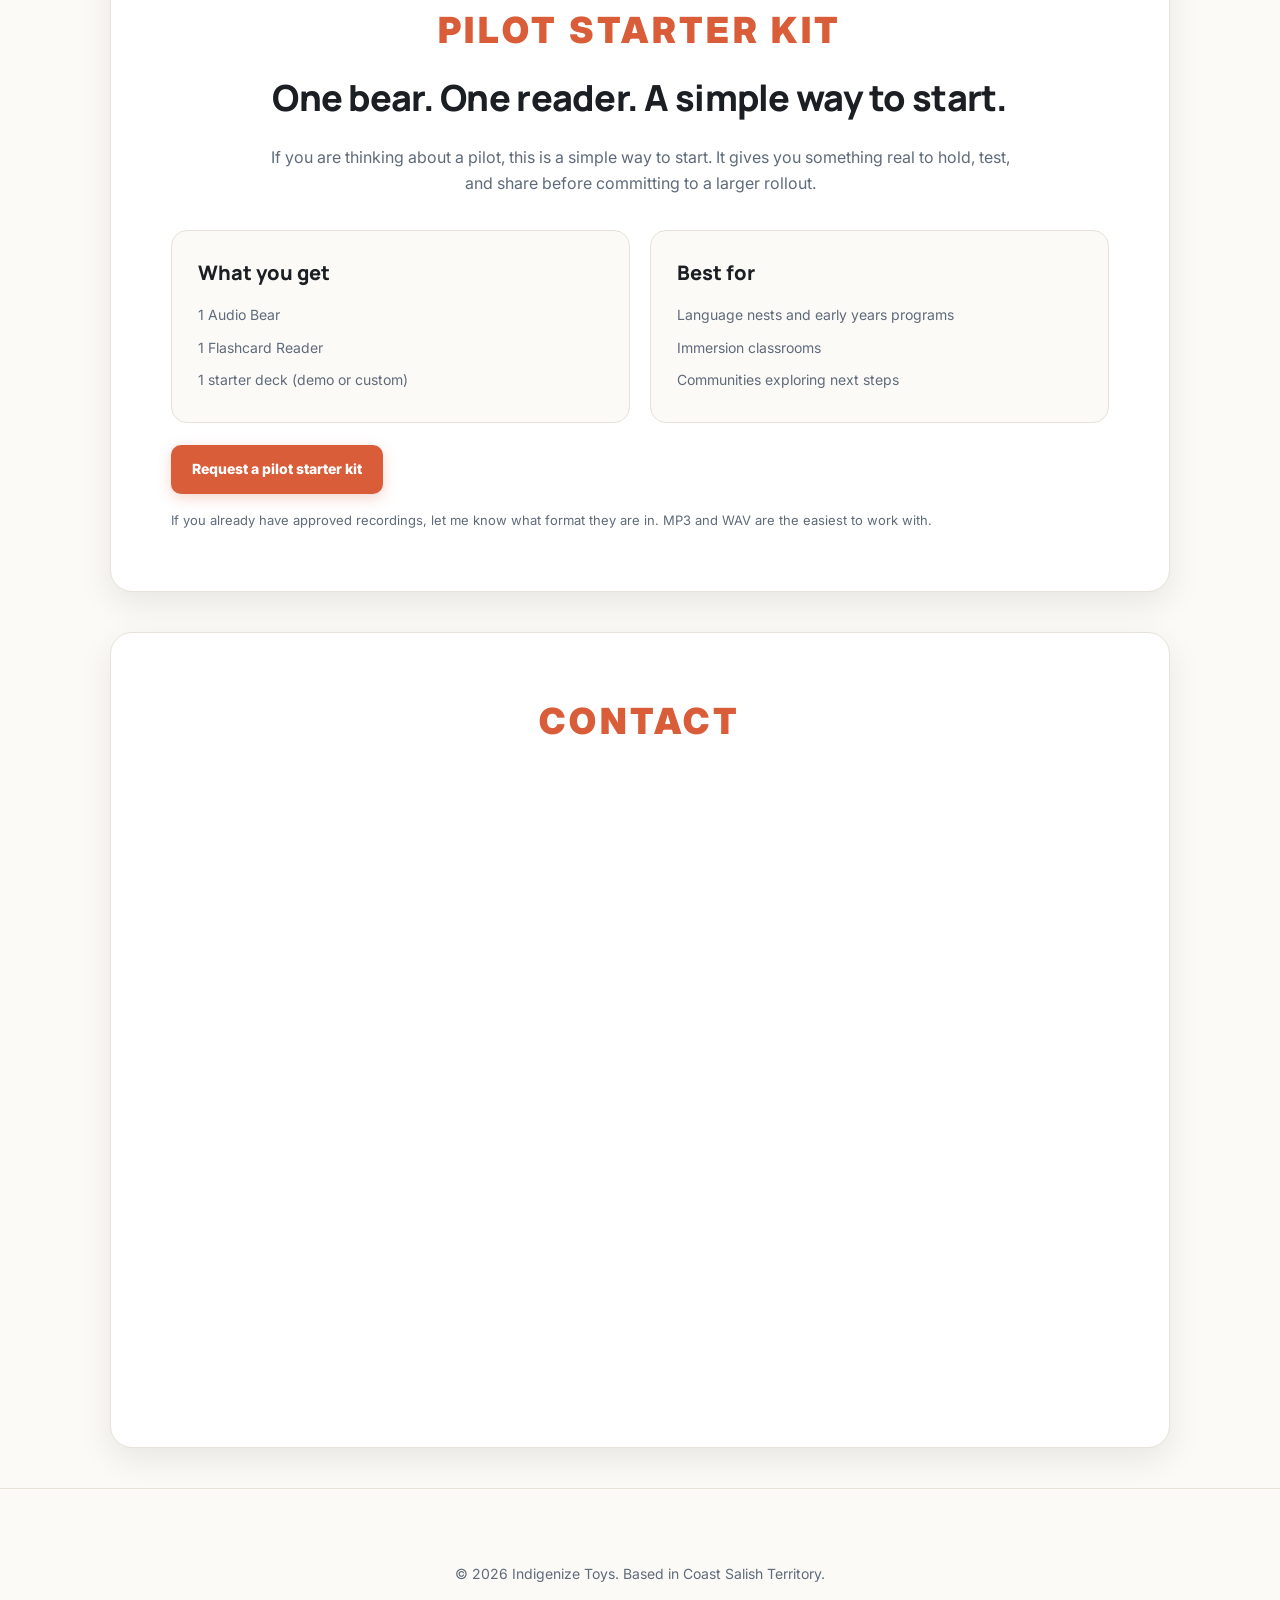
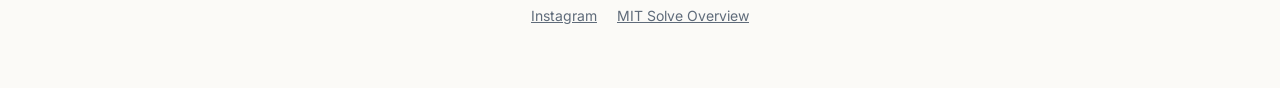
==== commit 5b2ad15e: "1" ====
--- a/index.html
+++ b/index.html
@@ -262,7 +262,7 @@
             </p>
           </div>
           <div class="product-highlight" style="font-size: 18px; line-height: 1.4; margin-bottom: 0;">
-            More than anything, I want to create that moment when a child presses a button and realizes, <em>“That’s my grandma.”</em>
+            More than anything, I want to create that moment when a child presses a button and realizes, <em>“That’s my language.”</em>
           </div>
         </div>
         <img src="solo.jpg" alt="Jonathon Rabeneck" style="width:100%; height:100%; border-radius:15px; box-shadow: var(--shadow); object-fit: cover;">
